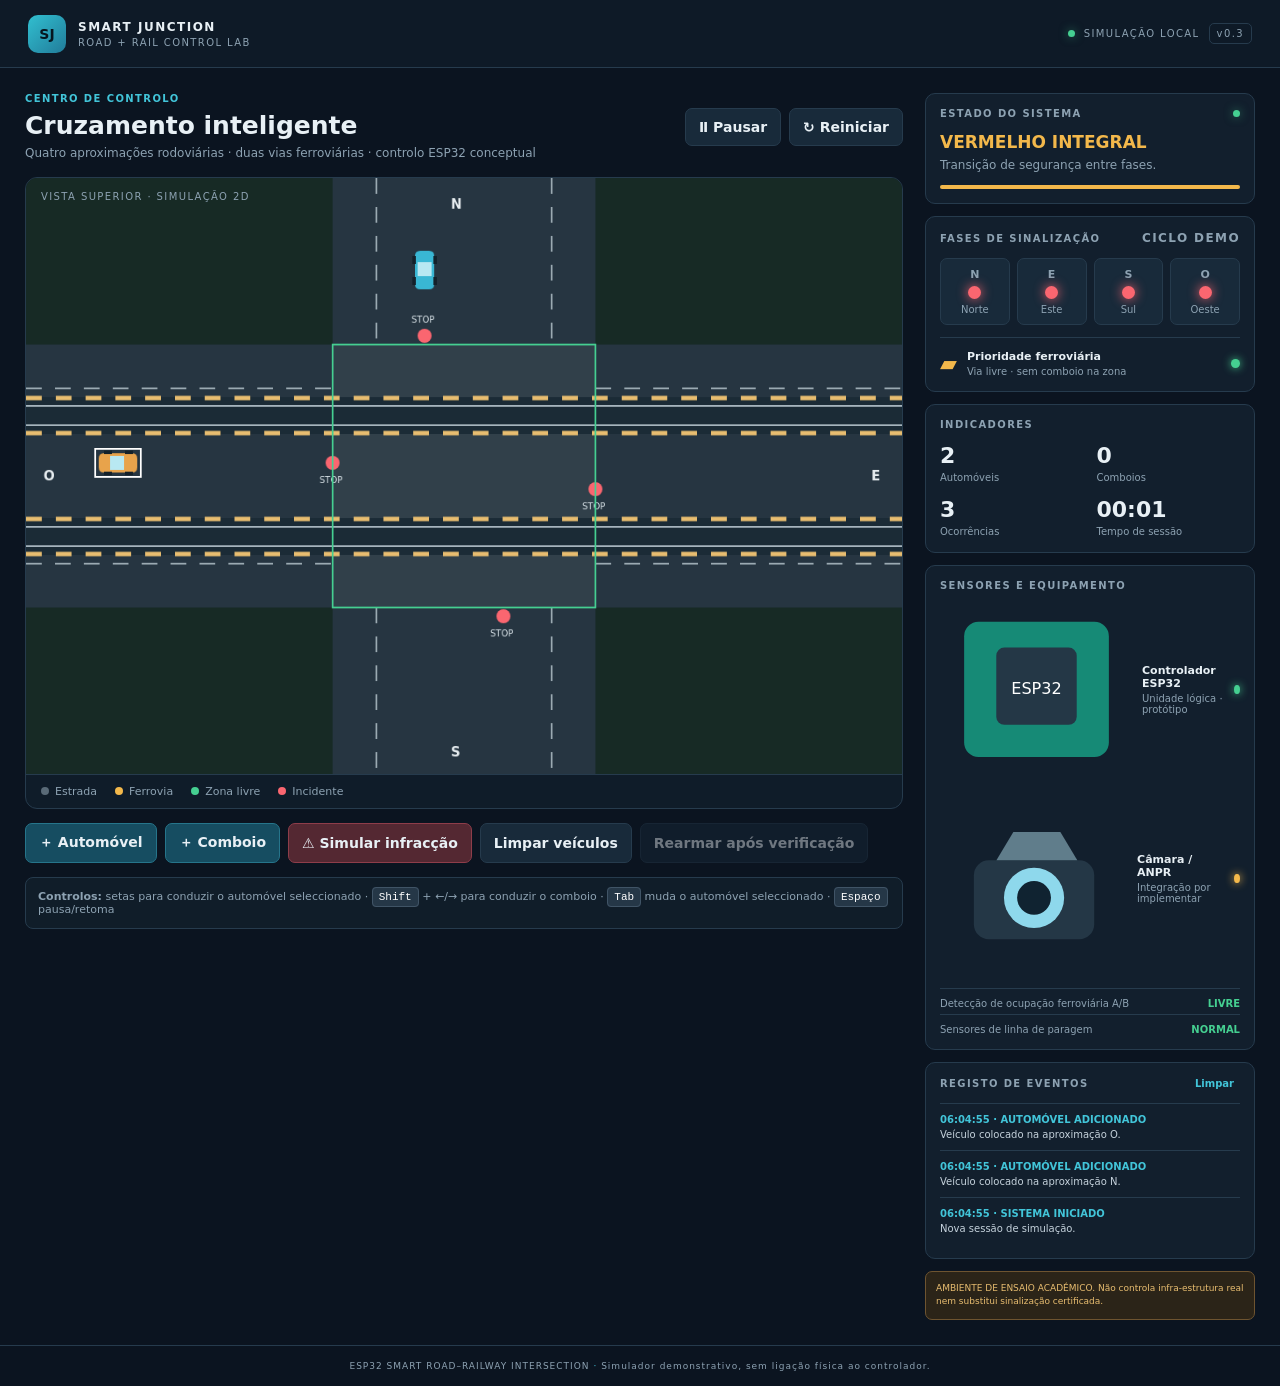
==== simulator/standalone.html @ fab33609 "Add self-contained simulator HTML for direct local opening" ====
<!doctype html>
<html lang="pt-PT">
<head>
  <meta charset="utf-8">
  <meta name="viewport" content="width=device-width, initial-scale=1">
  <meta name="theme-color" content="#0b1420">
  <meta name="description" content="Simulador didáctico de um cruzamento rodoviário e ferroviário com controlador ESP32 conceptual.">
  <title>Smart Junction | Simulador</title>
  <style>
:root{color-scheme:dark;--bg:#0b1420;--panel:#121f2d;--panel2:#182a3a;--line:#263b4d;--text:#e8f0f5;--muted:#8da2b2;--cyan:#42c5d9;--green:#45cf91;--amber:#f3b84b;--red:#fa6670}
*{box-sizing:border-box}
body{margin:0;background:var(--bg);color:var(--text);font:14px Inter,ui-sans-serif,system-ui,Segoe UI,sans-serif}
button{font:inherit}
button:disabled{opacity:.45;cursor:not-allowed}
.topbar{min-height:68px;padding:0 28px;display:flex;align-items:center;justify-content:space-between;border-bottom:1px solid var(--line);background:#0e1a27;gap:12px}
.brand{display:flex;align-items:center;gap:12px}.brand-mark{width:38px;height:38px;border-radius:10px;background:linear-gradient(135deg,#31bfd0,#217c9a);display:grid;place-items:center;font-weight:900;color:#06151e}.brand strong{display:block;letter-spacing:1.5px;font-size:12px}.brand small,.top-status,.eyebrow,.card-title,.scene-label{font-size:10px;letter-spacing:1.4px;color:var(--muted)}.brand small{display:block;margin-top:3px}.top-status{display:flex;align-items:center;gap:9px}.live-dot{width:7px;height:7px;border-radius:50%;background:var(--green);display:inline-block;box-shadow:0 0 10px #45cf9180}.pill{padding:4px 7px;border:1px solid var(--line);border-radius:5px}
.layout{max-width:1600px;margin:auto;padding:25px;display:grid;grid-template-columns:minmax(0,1fr) 330px;gap:22px}.workspace{min-width:0}.section-heading{display:flex;align-items:center;justify-content:space-between;gap:16px;margin-bottom:17px}.eyebrow{color:var(--cyan);font-weight:700;margin:0 0 7px}h1{font-size:25px;margin:0 0 6px}.muted{color:var(--muted);font-size:12px;margin:0}.run-controls,.toolbar{display:flex;gap:8px;flex-wrap:wrap}.button{border:1px solid var(--line);border-radius:7px;padding:10px 13px;font-weight:650;color:var(--text);cursor:pointer;background:var(--panel2)}.button:hover:not(:disabled){filter:brightness(1.18)}.button:focus-visible,.text-button:focus-visible{outline:2px solid var(--cyan);outline-offset:2px}.button.primary{background:#164d61;border-color:#26758b}.button.danger{background:#542832;border-color:#8e3d4a}.scene-wrap{position:relative;border:1px solid var(--line);border-radius:12px;background:#0f1c29;overflow:hidden}.scene-label{position:absolute;top:13px;left:15px;z-index:1}.scene-wrap canvas{display:block;width:100%;height:auto}.scene-legend{display:flex;gap:18px;padding:10px 15px;border-top:1px solid var(--line);color:var(--muted);font-size:11px;flex-wrap:wrap}.scene-legend span{display:flex;align-items:center;gap:6px}.dot{width:8px;height:8px;border-radius:50%;display:inline-block}.road{background:#596a77}.rail{background:var(--amber)}.safe{background:var(--green)}.danger{background:var(--red)}.toolbar{margin:14px 0}.keyboard-help{border:1px solid var(--line);background:#101d29;padding:12px;border-radius:8px;color:var(--muted);font-size:11px}kbd{padding:3px 6px;background:#253747;border:1px solid #405466;border-radius:4px;color:#fff}
.sidebar{display:flex;flex-direction:column;gap:12px}.card{background:var(--panel);border:1px solid var(--line);border-radius:10px;padding:14px}.card-title{display:flex;align-items:center;justify-content:space-between;font-weight:750;margin-bottom:13px}.state-value{font-size:17px;font-weight:800;color:var(--green);margin-bottom:6px}.state-track{height:4px;background:#253746;border-radius:4px;margin-top:13px;overflow:hidden}.state-track span{display:block;width:100%;height:100%;background:var(--green);transition:background .2s}.signal-grid{display:grid;grid-template-columns:repeat(4,1fr);gap:7px}.signal{background:var(--panel2);border:1px solid var(--line);border-radius:7px;padding:9px 5px;text-align:center;display:grid;justify-items:center;gap:5px}.signal b{font-size:11px;color:var(--muted)}.signal i{width:13px;height:13px;border-radius:50%;background:#4b5a64;box-shadow:inset 0 0 0 2px #71818b}.signal.active i{background:var(--green);box-shadow:0 0 12px #45cf91}.signal.red i{background:var(--red);box-shadow:0 0 12px #fa6670}.signal span{font-size:10px;color:var(--muted)}
.rail-state{display:flex;align-items:center;gap:10px;border-top:1px solid var(--line);padding-top:12px;margin-top:12px}.rail-icon{font-size:22px;color:var(--amber)}.rail-state b,.device b{display:block;font-size:11px}.rail-state small,.device small{display:block;color:var(--muted);font-size:10px;margin-top:3px}.lamp{width:9px;height:9px;border-radius:50%;display:inline-block;margin-left:auto}.lamp.green{background:var(--green);box-shadow:0 0 8px #45cf91}.lamp.amber{background:var(--amber);box-shadow:0 0 8px #f3b84b}.lamp.red{background:var(--red);box-shadow:0 0 8px #fa6670}.metric-grid{display:grid;grid-template-columns:repeat(2,1fr);gap:13px}.metric-grid strong{font-size:22px;display:block}.metric-grid small{font-size:10px;color:var(--muted)}.device{display:flex;align-items:center;gap:9px;padding:5px 0 10px}.device img{width:34px;height:34px;object-fit:contain}.sensor-row{display:flex;justify-content:space-between;border-top:1px solid var(--line);padding-top:9px;margin-top:5px;font-size:10px;color:var(--muted)}.sensor-row b{color:var(--green);font-size:10px}.event-card ol{list-style:none;padding:0;margin:0;max-height:170px;overflow:auto}.event-card li{font-size:10px;color:#c5d2dc;border-top:1px solid var(--line);padding:8px 0;line-height:1.5}.event-card li strong{color:var(--cyan);display:inline-block}.event-card li span{color:#c5d2dc}.event-card .empty{color:var(--muted)}.text-button{background:none;border:0;color:var(--cyan);cursor:pointer;font-size:10px}.disclaimer{border:1px solid #6e5430;background:#2b2418;color:#e8bd70;padding:10px;border-radius:7px;font-size:9px;line-height:1.5}
footer{border-top:1px solid var(--line);padding:15px 25px;text-align:center;color:var(--muted);font-size:9px;letter-spacing:1px}footer span{color:var(--cyan)}
@media(max-width:1050px){.layout{grid-template-columns:1fr}.sidebar{display:grid;grid-template-columns:repeat(2,minmax(0,1fr))}.disclaimer{grid-column:1/-1}}
@media(max-width:650px){.layout{padding:12px}.topbar{padding:12px 14px;flex-wrap:wrap}.section-heading{align-items:flex-start;flex-direction:column}.sidebar{grid-template-columns:1fr}.disclaimer{grid-column:auto}h1{font-size:21px}.scene-legend{gap:9px}.toolbar>.button{flex:1 1 46%}}
</style>
  
</head>
<body>
  <header class="topbar">
    <div class="brand">
      <span class="brand-mark" aria-hidden="true">SJ</span>
      <div><strong>SMART JUNCTION</strong><small>ROAD + RAIL CONTROL LAB</small></div>
    </div>
    <div class="top-status"><span class="live-dot" aria-hidden="true"></span> SIMULAÇÃO LOCAL <span class="pill">v0.3</span></div>
  </header>

  <main class="layout">
    <section class="workspace" aria-labelledby="pageTitle">
      <div class="section-heading">
        <div>
          <p class="eyebrow">CENTRO DE CONTROLO</p>
          <h1 id="pageTitle">Cruzamento inteligente</h1>
          <p class="muted">Quatro aproximações rodoviárias · duas vias ferroviárias · controlo ESP32 conceptual</p>
        </div>
        <div class="run-controls">
          <button id="pauseBtn" class="button secondary" type="button">Ⅱ Pausar</button>
          <button id="reset" class="button secondary" type="button">↻ Reiniciar</button>
        </div>
      </div>

      <div class="scene-wrap">
        <div class="scene-label">VISTA SUPERIOR · SIMULAÇÃO 2D</div>
        <canvas id="scene" width="1000" height="680" aria-label="Vista superior de um cruzamento rodoviário de quatro sentidos atravessado por duas vias ferroviárias"></canvas>
        <div class="scene-legend" aria-label="Legenda">
          <span><i class="dot road"></i> Estrada</span>
          <span><i class="dot rail"></i> Ferrovia</span>
          <span><i class="dot safe"></i> Zona livre</span>
          <span><i class="dot danger"></i> Incidente</span>
        </div>
      </div>

      <div class="toolbar">
        <button id="addCar" class="button primary" type="button">＋ Automóvel</button>
        <button id="addTrain" class="button primary" type="button">＋ Comboio</button>
        <button id="violation" class="button danger" type="button">⚠ Simular infracção</button>
        <button id="clearVehicles" class="button secondary" type="button">Limpar veículos</button>
        <button id="rearmBtn" class="button secondary" type="button" disabled>Rearmar após verificação</button>
      </div>

      <div class="keyboard-help"><b>Controlos:</b> setas para conduzir o automóvel seleccionado · <kbd>Shift</kbd> + ←/→ para conduzir o comboio · <kbd>Tab</kbd> muda o automóvel seleccionado · <kbd>Espaço</kbd> pausa/retoma</div>
    </section>

    <aside class="sidebar" aria-label="Painel de controlo">
      <section class="card status-card">
        <div class="card-title"><span>ESTADO DO SISTEMA</span><span class="live-dot" aria-hidden="true"></span></div>
        <div id="systemState" class="state-value">OPERAÇÃO NORMAL</div>
        <p id="status" class="muted" role="status">Sistema em funcionamento normal.</p>
        <div class="state-track"><span id="stateTrack"></span></div>
      </section>

      <section class="card">
        <div class="card-title">FASES DE SINALIZAÇÃO <span class="muted">CICLO DEMO</span></div>
        <div class="signal-grid">
          <div class="signal" id="sigN"><b>N</b><i></i><span>Norte</span></div>
          <div class="signal" id="sigE"><b>E</b><i></i><span>Este</span></div>
          <div class="signal" id="sigS"><b>S</b><i></i><span>Sul</span></div>
          <div class="signal" id="sigW"><b>O</b><i></i><span>Oeste</span></div>
        </div>
        <div class="rail-state"><span class="rail-icon" aria-hidden="true">▰</span><div><b>Prioridade ferroviária</b><small id="railState">Via livre · sem comboio na zona</small></div><span id="railLamp" class="lamp green"></span></div>
      </section>

      <section class="card metrics">
        <div class="card-title">INDICADORES</div>
        <div class="metric-grid">
          <div><strong id="carCount">0</strong><small>Automóveis</small></div>
          <div><strong id="trainCount">0</strong><small>Comboios</small></div>
          <div><strong id="eventCount">0</strong><small>Ocorrências</small></div>
          <div><strong id="uptime">00:00</strong><small>Tempo de sessão</small></div>
        </div>
      </section>

      <section class="card">
        <div class="card-title">SENSORES E EQUIPAMENTO</div>
        <div class="device"><svg class="inline-device-icon" viewBox="0 0 120 100" role="img" aria-label="Ilustração de uma placa ESP32"><rect x="15" y="8" width="90" height="84" rx="9" fill="#168a76"/><rect x="35" y="24" width="50" height="48" rx="5" fill="#243746"/><text x="60" y="53" text-anchor="middle" font-size="10" fill="white">ESP32</text></svg><div><b>Controlador ESP32</b><small>Unidade lógica · protótipo</small></div><span class="lamp green"></span></div>
        <div class="device"><svg class="inline-device-icon" viewBox="0 0 100 100" role="img" aria-label="Ilustração de uma câmara"><rect x="18" y="40" width="64" height="42" rx="8" fill="#243746"/><path d="m30 40 9-15h25l9 15" fill="#607d8b"/><circle cx="50" cy="60" r="16" fill="#8ed8ec"/><circle cx="50" cy="60" r="9" fill="#102331"/></svg><div><b>Câmara / ANPR</b><small id="cameraState">Integração por implementar</small></div><span class="lamp amber"></span></div>
        <div class="sensor-row"><span>Detecção de ocupação ferroviária A/B</span><b id="sensorRail">LIVRE</b></div>
        <div class="sensor-row"><span>Sensores de linha de paragem</span><b id="sensorStop">NORMAL</b></div>
      </section>

      <section class="card event-card">
        <div class="card-title">REGISTO DE EVENTOS <button id="clearLog" class="text-button" type="button">Limpar</button></div>
        <ol id="eventLog" aria-live="polite"><li class="empty">Sem ocorrências nesta sessão.</li></ol>
      </section>

      <section class="disclaimer">AMBIENTE DE ENSAIO ACADÉMICO. Não controla infra-estrutura real nem substitui sinalização certificada.</section>
    </aside>
  </main>

  <footer>ESP32 SMART ROAD–RAILWAY INTERSECTION <span>·</span> Simulador demonstrativo, sem ligação física ao controlador.</footer>
<script>
'use strict';

(() => {
  const canvas = document.getElementById('scene');
  if (!canvas) return;
  const ctx = canvas.getContext('2d');
  if (!ctx) return;

  const $ = (id) => document.getElementById(id);
  const W = canvas.width;
  const H = canvas.height;
  const CONFLICT = { left: 350, right: 650, top: 190, bottom: 490 };
  const PHASES = ['N', 'E', 'S', 'O'];
  const SIGNAL_IDS = { N: 'sigN', E: 'sigE', S: 'sigS', O: 'sigW' };
  const PHASE_MS = 9000;
  const ALL_RED_MS = 1800;
  const TRAIN_WARNING_LEFT = 190;
  const TRAIN_WARNING_RIGHT = 810;
  const CAR_COLORS = ['#39b7d4', '#e8a34b', '#a58be8', '#ed6d79', '#65c68c'];

  let cars = [];
  let trains = [];
  let events = [];
  let selectedCar = 0;
  let phaseIndex = 0;
  let phaseStartedAt = 0;
  let allRedUntil = 0;
  let startedAt = 0;
  let lastFrameAt = 0;
  let paused = false;
  let incidentHold = false;
  let railApproachActive = false;
  let railOccupied = false;
  let previousRailPriority = false;

  function setText(id, value) {
    const element = $(id);
    if (element) element.textContent = String(value);
  }

  function appendEvent(title, detail) {
    const event = { time: new Date().toLocaleTimeString('pt-PT'), title, detail };
    events.unshift(event);
    events = events.slice(0, 40);
    setText('eventCount', events.length);
    const list = $('eventLog');
    if (!list) return;
    list.replaceChildren();
    for (const item of events) {
      const li = document.createElement('li');
      const heading = document.createElement('strong');
      heading.textContent = item.time + ' · ' + item.title;
      const description = document.createElement('span');
      description.textContent = item.detail;
      li.append(heading, document.createElement('br'), description);
      list.append(li);
    }
    if (events.length === 0) {
      const li = document.createElement('li');
      li.className = 'empty';
      li.textContent = 'Sem ocorrências nesta sessão.';
      list.append(li);
    }
  }

  function updateMetrics() {
    setText('carCount', cars.length);
    setText('trainCount', trains.length);
  }

  function createCar(approach = PHASES[cars.length % PHASES.length]) {
    const positions = {
      N: { x: 455, y: 105, vx: 0, vy: 0 },
      S: { x: 545, y: 575, vx: 0, vy: 0 },
      O: { x: 105, y: 325, vx: 0, vy: 0 },
      E: { x: 895, y: 355, vx: 0, vy: 0 }
    };
    const position = positions[approach] || positions.N;
    cars.push({
      id: String(Date.now()) + '-' + String(Math.random()),
      approach,
      x: position.x,
      y: position.y,
      vx: position.vx,
      vy: position.vy,
      color: CAR_COLORS[cars.length % CAR_COLORS.length],
      enteredIntersection: false
    });
    selectedCar = cars.length - 1;
    appendEvent('AUTOMÓVEL ADICIONADO', 'Veículo colocado na aproximação ' + approach + '.');
    updateMetrics();
  }

  function createTrain() {
    if (trains.length >= 2) {
      appendEvent('LIMITE DE COMBOIOS', 'A simulação permite até dois comboios em simultâneo.');
      return;
    }
    const fromWest = trains.length === 0;
    trains.push({
      x: fromWest ? -120 : W + 120,
      y: fromWest ? 270 : 410,
      vx: 0,
      length: 100,
      controlled: false
    });
    appendEvent('COMBOIO ADICIONADO', 'Comboio criado numa das duas vias ferroviárias.');
    updateMetrics();
  }

  function trainInWarningZone(train) {
    return train.x > TRAIN_WARNING_LEFT - train.length && train.x < TRAIN_WARNING_RIGHT + train.length;
  }

  function trainInCrossing(train) {
    return train.x + train.length / 2 > CONFLICT.left && train.x - train.length / 2 < CONFLICT.right;
  }

  function pointInsideConflict(x, y) {
    return x > CONFLICT.left && x < CONFLICT.right && y > CONFLICT.top && y < CONFLICT.bottom;
  }

  function triggerIncident(reason) {
    if (incidentHold) return;
    incidentHold = true;
    cars.forEach((car) => { car.vx = 0; car.vy = 0; });
    trains.forEach((train) => { train.vx = 0; });
    setText('systemState', 'INCIDENT_HOLD');
    $('systemState').style.color = 'var(--red)';
    setText('status', reason);
    $('stateTrack').style.background = 'var(--red)';
    $('sensorStop').textContent = 'INCIDENTE';
    $('sensorStop').style.color = 'var(--red)';
    $('rearmBtn').disabled = false;
    appendEvent('INCIDENTE DETECTADO', reason);
    updateSignals();
  }

  function rearm() {
    if (!incidentHold) return;
    if (railOccupied || railApproachActive || cars.some((car) => pointInsideConflict(car.x, car.y))) {
      setText('status', 'Não é possível rearmar: ainda existem veículos na zona de conflito.');
      appendEvent('REARME RECUSADO', 'A zona de conflito ainda não está livre.');
      return;
    }
    incidentHold = false;
    allRedUntil = performance.now() + ALL_RED_MS;
    $('systemState').style.color = 'var(--green)';
    setText('systemState', 'A CONFIRMAR ZONA LIVRE');
    setText('status', 'Rearme manual aceite. Mantém-se o vermelho integral antes do próximo ciclo.');
    $('stateTrack').style.background = 'var(--amber)';
    $('sensorStop').textContent = 'NORMAL';
    $('sensorStop').style.color = 'var(--green)';
    $('rearmBtn').disabled = true;
    appendEvent('REARME MANUAL', 'Zona verificada pelo operador da simulação.');
    updateSignals();
  }

  function updateSignals() {
    for (const approach of PHASES) {
      const signal = $(SIGNAL_IDS[approach]);
      if (!signal) continue;
      const green = !incidentHold && !railApproachActive && !railOccupied && performance.now() >= allRedUntil && PHASES[phaseIndex] === approach;
      signal.classList.toggle('active', green);
      signal.classList.toggle('red', !green);
    }
  }

  function isGreen(approach) {
    return !incidentHold && !railApproachActive && !railOccupied && performance.now() >= allRedUntil && PHASES[phaseIndex] === approach;
  }

  function updateRailStatus() {
    const nextOccupied = trains.some(trainInCrossing);
    const nextApproach = trains.some(trainInWarningZone);
    const nextPriority = nextOccupied || nextApproach;
    railOccupied = nextOccupied;
    railApproachActive = nextApproach;
    if (nextPriority !== previousRailPriority) {
      allRedUntil = performance.now() + ALL_RED_MS;
      appendEvent(nextPriority ? 'PRIORIDADE FERROVIÁRIA' : 'VIA FERROVIÁRIA LIVRE', nextPriority
        ? 'Detecção ferroviária activa; entradas rodoviárias bloqueadas.'
        : 'Comboios fora da zona de detecção; mantém-se o vermelho integral de segurança.');
      previousRailPriority = nextPriority;
    }
    setText('railState', railOccupied ? 'Comboio a ocupar a zona de cruzamento' : railApproachActive ? 'Comboio detectado na aproximação' : 'Via livre · sem comboio na zona');
    setText('sensorRail', railOccupied ? 'OCUPADA' : railApproachActive ? 'APROXIMAÇÃO' : 'LIVRE');
    $('railLamp').className = 'lamp ' + (railOccupied ? 'red' : railApproachActive ? 'amber' : 'green');
  }

  function updatePhase(now) {
    if (incidentHold || railApproachActive || railOccupied) return;
    if (now < allRedUntil) return;
    if (now - phaseStartedAt >= PHASE_MS) {
      phaseIndex = (phaseIndex + 1) % PHASES.length;
      phaseStartedAt = now;
      allRedUntil = now + ALL_RED_MS;
      appendEvent('MUDANÇA DE FASE', 'Aproximação ' + PHASES[phaseIndex] + ' seleccionada; vermelho integral durante a transição.');
    }
  }

  function stopLineCrossed(car, nextX, nextY) {
    switch (car.approach) {
      case 'N': return car.y < 180 && nextY >= 180 && Math.abs(car.x - 455) < 42;
      case 'S': return car.y > 500 && nextY <= 500 && Math.abs(car.x - 545) < 42;
      case 'O': return car.x < 350 && nextX >= 350 && Math.abs(car.y - 325) < 42;
      case 'E': return car.x > 650 && nextX <= 650 && Math.abs(car.y - 355) < 42;
      default: return false;
    }
  }

  function moveCars(dt) {
    const seconds = dt / 1000;
    for (const car of cars) {
      if (car.vx === 0 && car.vy === 0) continue;
      const nextX = car.x + car.vx * seconds;
      const nextY = car.y + car.vy * seconds;
      if (!car.enteredIntersection && stopLineCrossed(car, nextX, nextY)) {
        if (!isGreen(car.approach)) {
          triggerIncident('Passagem pela linha de paragem da aproximação ' + car.approach + ' com sinal vermelho ou prioridade ferroviária activa.');
          return;
        }
        car.enteredIntersection = true;
        appendEvent('VEÍCULO AUTORIZADO', 'Veículo da aproximação ' + car.approach + ' entrou durante a fase verde.');
      }
      if (pointInsideConflict(nextX, nextY) && (railApproachActive || railOccupied)) {
        triggerIncident('Veículo rodoviário entrou na zona de conflito durante detecção ferroviária.');
        return;
      }
      car.x = nextX;
      car.y = nextY;
      if (car.x < -80 || car.x > W + 80 || car.y < -80 || car.y > H + 80) {
        car.vx = 0;
        car.vy = 0;
      }
    }
  }

  function detectCollision() {
    for (const car of cars) {
      if (!pointInsideConflict(car.x, car.y)) continue;
      for (const train of trains) {
        if (Math.abs(car.x - train.x) < 62 && Math.abs(car.y - train.y) < 34) {
          triggerIncident('Conflito espacial entre automóvel e comboio detectado na simulação.');
          return;
        }
      }
    }
  }

  function roundedRect(x, y, width, height, radius) {
    const r = Math.min(radius, width / 2, height / 2);
    ctx.beginPath();
    ctx.moveTo(x + r, y);
    ctx.lineTo(x + width - r, y);
    ctx.quadraticCurveTo(x + width, y, x + width, y + r);
    ctx.lineTo(x + width, y + height - r);
    ctx.quadraticCurveTo(x + width, y + height, x + width - r, y + height);
    ctx.lineTo(x + r, y + height);
    ctx.quadraticCurveTo(x, y + height, x, y + height - r);
    ctx.lineTo(x, y + r);
    ctx.quadraticCurveTo(x, y, x + r, y);
    ctx.closePath();
  }

  function drawRoad() {
    ctx.fillStyle = '#172a25';
    ctx.fillRect(0, 0, W, H);
    ctx.fillStyle = '#263541';
    ctx.fillRect(350, 0, 300, H);
    ctx.fillRect(0, 190, W, 300);
    ctx.fillStyle = '#31404a';
    ctx.fillRect(350, 190, 300, 300);

    ctx.strokeStyle = '#9baab2';
    ctx.lineWidth = 2;
    ctx.setLineDash([18, 15]);
    ctx.beginPath();
    ctx.moveTo(400, 0); ctx.lineTo(400, 190);
    ctx.moveTo(600, 0); ctx.lineTo(600, 190);
    ctx.moveTo(400, 490); ctx.lineTo(400, H);
    ctx.moveTo(600, 490); ctx.lineTo(600, H);
    ctx.moveTo(0, 240); ctx.lineTo(350, 240);
    ctx.moveTo(650, 240); ctx.lineTo(W, 240);
    ctx.moveTo(0, 440); ctx.lineTo(350, 440);
    ctx.moveTo(650, 440); ctx.lineTo(W, 440);
    ctx.stroke();
    ctx.setLineDash([]);

    // Duas vias ferroviárias paralelas, com carris e travessas.
    ctx.fillStyle = '#1b2b36';
    ctx.fillRect(0, 250, W, 42);
    ctx.fillRect(0, 388, W, 42);
    ctx.strokeStyle = '#e8bd70';
    ctx.lineWidth = 5;
    for (let x = 0; x < W; x += 34) {
      ctx.beginPath();
      ctx.moveTo(x, 251); ctx.lineTo(x + 18, 251);
      ctx.moveTo(x, 291); ctx.lineTo(x + 18, 291);
      ctx.moveTo(x, 389); ctx.lineTo(x + 18, 389);
      ctx.moveTo(x, 429); ctx.lineTo(x + 18, 429);
      ctx.stroke();
    }
    ctx.strokeStyle = '#a6b4bd';
    ctx.lineWidth = 2;
    ctx.beginPath();
    ctx.moveTo(0, 260); ctx.lineTo(W, 260);
    ctx.moveTo(0, 282); ctx.lineTo(W, 282);
    ctx.moveTo(0, 398); ctx.lineTo(W, 398);
    ctx.moveTo(0, 420); ctx.lineTo(W, 420);
    ctx.stroke();

    ctx.fillStyle = '#e7edf0';
    ctx.font = 'bold 15px system-ui';
    ctx.fillText('N', 485, 35);
    ctx.fillText('S', 485, 660);
    ctx.fillText('O', 20, 345);
    ctx.fillText('E', 965, 345);

    const stopMarkers = [
      { x: 455, y: 180, approach: 'N' },
      { x: 545, y: 500, approach: 'S' },
      { x: 350, y: 325, approach: 'O' },
      { x: 650, y: 355, approach: 'E' }
    ];
    for (const marker of stopMarkers) {
      ctx.fillStyle = isGreen(marker.approach) ? '#45cf91' : '#fa6670';
      ctx.beginPath(); ctx.arc(marker.x, marker.y, 8, 0, Math.PI * 2); ctx.fill();
      ctx.fillStyle = '#dce6eb'; ctx.font = '10px system-ui';
      ctx.fillText('STOP', marker.x - 15, marker.y + (marker.approach === 'N' ? -15 : 23));
    }
    ctx.strokeStyle = incidentHold ? '#fa6670' : '#45cf91';
    ctx.lineWidth = 2;
    ctx.strokeRect(CONFLICT.left, CONFLICT.top, CONFLICT.right - CONFLICT.left, CONFLICT.bottom - CONFLICT.top);
  }

  function drawCar(car, index) {
    ctx.save();
    ctx.translate(car.x, car.y);
    const vertical = car.approach === 'N' || car.approach === 'S';
    if (vertical) ctx.rotate(Math.PI / 2);
    ctx.fillStyle = car.color;
    roundedRect(-22, -11, 44, 22, 6);
    ctx.fill();
    ctx.fillStyle = '#b8e8f2';
    ctx.fillRect(-9, -8, 16, 16);
    ctx.fillStyle = '#14212a';
    ctx.fillRect(-16, -14, 9, 4);
    ctx.fillRect(8, -14, 9, 4);
    ctx.fillRect(-16, 10, 9, 4);
    ctx.fillRect(8, 10, 9, 4);
    if (index === selectedCar) {
      ctx.strokeStyle = '#fff';
      ctx.lineWidth = 2;
      ctx.strokeRect(-26, -16, 52, 32);
    }
    ctx.restore();
  }

  function drawTrain(train) {
    ctx.fillStyle = '#f2b632';
    roundedRect(train.x - 55, train.y - 16, 110, 32, 8);
    ctx.fill();
    ctx.fillStyle = '#bce8f4';
    for (let i = 0; i < 3; i += 1) ctx.fillRect(train.x - 42 + i * 29, train.y - 10, 22, 13);
    ctx.fillStyle = '#17232d';
    ctx.beginPath();
    ctx.arc(train.x - 35, train.y + 16, 5, 0, Math.PI * 2);
    ctx.arc(train.x + 35, train.y + 16, 5, 0, Math.PI * 2);
    ctx.fill();
  }

  function draw() {
    ctx.clearRect(0, 0, W, H);
    drawRoad();
    trains.forEach(drawTrain);
    cars.forEach(drawCar);
    if (incidentHold) {
      ctx.fillStyle = 'rgba(250, 102, 112, 0.18)';
      ctx.fillRect(CONFLICT.left, CONFLICT.top, CONFLICT.right - CONFLICT.left, CONFLICT.bottom - CONFLICT.top);
      ctx.fillStyle = '#fff';
      ctx.font = 'bold 24px system-ui';
      ctx.fillText('INCIDENT HOLD', 405, 340);
    }
  }

  function updateTrain(dt) {
    if (paused || incidentHold) return;
    const seconds = dt / 1000;
    for (const train of trains) {
      train.x += train.vx * seconds;
      if (train.x < -180 || train.x > W + 180) {
        train.vx = 0;
        train.x = Math.max(-180, Math.min(W + 180, train.x));
      }
    }
  }

  function updateUptime(now) {
    const elapsed = Math.max(0, Math.floor((now - startedAt) / 1000));
    const minutes = String(Math.floor(elapsed / 60)).padStart(2, '0');
    const seconds = String(elapsed % 60).padStart(2, '0');
    setText('uptime', minutes + ':' + seconds);
  }

  function updateSystemPanel() {
    if (incidentHold) return;
    const allRed = railApproachActive || railOccupied || performance.now() < allRedUntil;
    if (allRed) {
      $('systemState').textContent = railOccupied ? 'FERROVIA OCUPADA' : railApproachActive ? 'PRIORIDADE FERROVIÁRIA' : 'VERMELHO INTEGRAL';
      $('systemState').style.color = 'var(--amber)';
      $('stateTrack').style.background = 'var(--amber)';
      setText('status', railOccupied ? 'Comboio na zona de conflito. Entradas rodoviárias bloqueadas.' : railApproachActive ? 'Comboio detectado. A aguardar libertação da zona.' : 'Transição de segurança entre fases.');
    } else {
      $('systemState').textContent = 'FASE ' + PHASES[phaseIndex];
      $('systemState').style.color = 'var(--green)';
      $('stateTrack').style.background = 'var(--green)';
      setText('status', 'Circulação autorizada na aproximação ' + PHASES[phaseIndex] + '.');
    }
  }

  function attachEvents() {
    $('addCar').addEventListener('click', () => createCar());
    $('addTrain').addEventListener('click', createTrain);
    $('violation').addEventListener('click', () => triggerIncident('Infração simulada pelo operador. Todas as entradas são bloqueadas.'));
    $('reset').addEventListener('click', reset);
    $('rearmBtn').addEventListener('click', rearm);
    $('clearVehicles').addEventListener('click', () => {
      cars = [];
      trains = [];
      updateMetrics();
      appendEvent('VEÍCULOS REMOVIDOS', 'Todas as entidades foram removidas da pista.');
    });
    $('clearLog').addEventListener('click', () => {
      events = [];
      setText('eventCount', '0');
      $('eventLog').replaceChildren();
      const li = document.createElement('li');
      li.className = 'empty';
      li.textContent = 'Sem ocorrências nesta sessão.';
      $('eventLog').append(li);
    });
    $('pauseBtn').addEventListener('click', () => {
      paused = !paused;
      $('pauseBtn').textContent = paused ? '▶ Retomar' : 'Ⅱ Pausar';
      appendEvent(paused ? 'SIMULAÇÃO PAUSADA' : 'SIMULAÇÃO RETOMADA', 'Controlo manual do simulador.');
    });

    window.addEventListener('keydown', (event) => {
      const arrows = ['ArrowUp', 'ArrowDown', 'ArrowLeft', 'ArrowRight'];
      if (event.key === ' ') {
        event.preventDefault();
        $('pauseBtn').click();
        return;
      }
      if (event.key === 'Tab') {
        if (cars.length) {
          event.preventDefault();
          selectedCar = (selectedCar + 1) % cars.length;
        }
        return;
      }
      if (!arrows.includes(event.key)) return;
      event.preventDefault();
      if (paused || incidentHold) return;
      const vector = {
        ArrowUp: { x: 0, y: -150 },
        ArrowDown: { x: 0, y: 150 },
        ArrowLeft: { x: -150, y: 0 },
        ArrowRight: { x: 150, y: 0 }
      }[event.key];
      if (event.shiftKey) {
        const train = trains[trains.length - 1];
        if (!train) {
          appendEvent('SEM COMBOIO SELECCIONADO', 'Adicione primeiro um comboio para o controlar.');
          return;
        }
        if (vector.x !== 0) {
          train.vx = vector.x;
          train.controlled = true;
        }
        return;
      }
      const car = cars[selectedCar];
      if (car) {
        car.vx = vector.x;
        car.vy = vector.y;
      }
    });

    window.addEventListener('keyup', (event) => {
      const arrows = ['ArrowUp', 'ArrowDown', 'ArrowLeft', 'ArrowRight'];
      if (!arrows.includes(event.key)) return;
      const vector = {
        ArrowUp: { x: 0, y: -1 },
        ArrowDown: { x: 0, y: 1 },
        ArrowLeft: { x: -1, y: 0 },
        ArrowRight: { x: 1, y: 0 }
      }[event.key];
      const train = trains[trains.length - 1];
      if (train && vector.x !== 0 && train.controlled) {
        train.vx = 0;
        train.controlled = false;
      }
      const car = cars[selectedCar];
      if (car) {
        if (vector.x !== 0 && Math.sign(car.vx) === vector.x) car.vx = 0;
        if (vector.y !== 0 && Math.sign(car.vy) === vector.y) car.vy = 0;
      }
    });
  }

  function safeFrame(now) {
    updateRailStatus();
    updatePhase(now);
    updateSystemPanel();
    updateSignals();
    const dt = lastFrameAt ? Math.min(50, now - lastFrameAt) : 0;
    lastFrameAt = now;
    if (!paused && !incidentHold) {
      updateTrain(dt);
      moveCars(dt);
      updateRailStatus();
      detectCollision();
    }
    updateSystemPanel();
    updateSignals();
    updateUptime(Date.now());
    draw();
    window.requestAnimationFrame(safeFrame);
  }

  function reset() {
    cars = [];
    trains = [];
    events = [];
    selectedCar = 0;
    phaseIndex = 0;
    phaseStartedAt = performance.now();
    allRedUntil = phaseStartedAt + ALL_RED_MS;
    startedAt = Date.now();
    incidentHold = false;
    paused = false;
    railApproachActive = false;
    railOccupied = false;
    previousRailPriority = false;
    $('pauseBtn').textContent = 'Ⅱ Pausar';
    $('systemState').textContent = 'VERMELHO INTEGRAL';
    $('systemState').style.color = 'var(--amber)';
    setText('status', 'Intervalo inicial de segurança antes da primeira fase.');
    $('stateTrack').style.background = 'var(--amber)';
    $('sensorStop').textContent = 'NORMAL';
    $('sensorStop').style.color = 'var(--green)';
    $('rearmBtn').disabled = true;
    appendEvent('SISTEMA INICIADO', 'Nova sessão de simulação.');
    createCar('N');
    createCar('O');
    updateMetrics();
  }

  attachEvents();
  reset();
  window.requestAnimationFrame(safeFrame);
})();
</script>
</body>
</html>
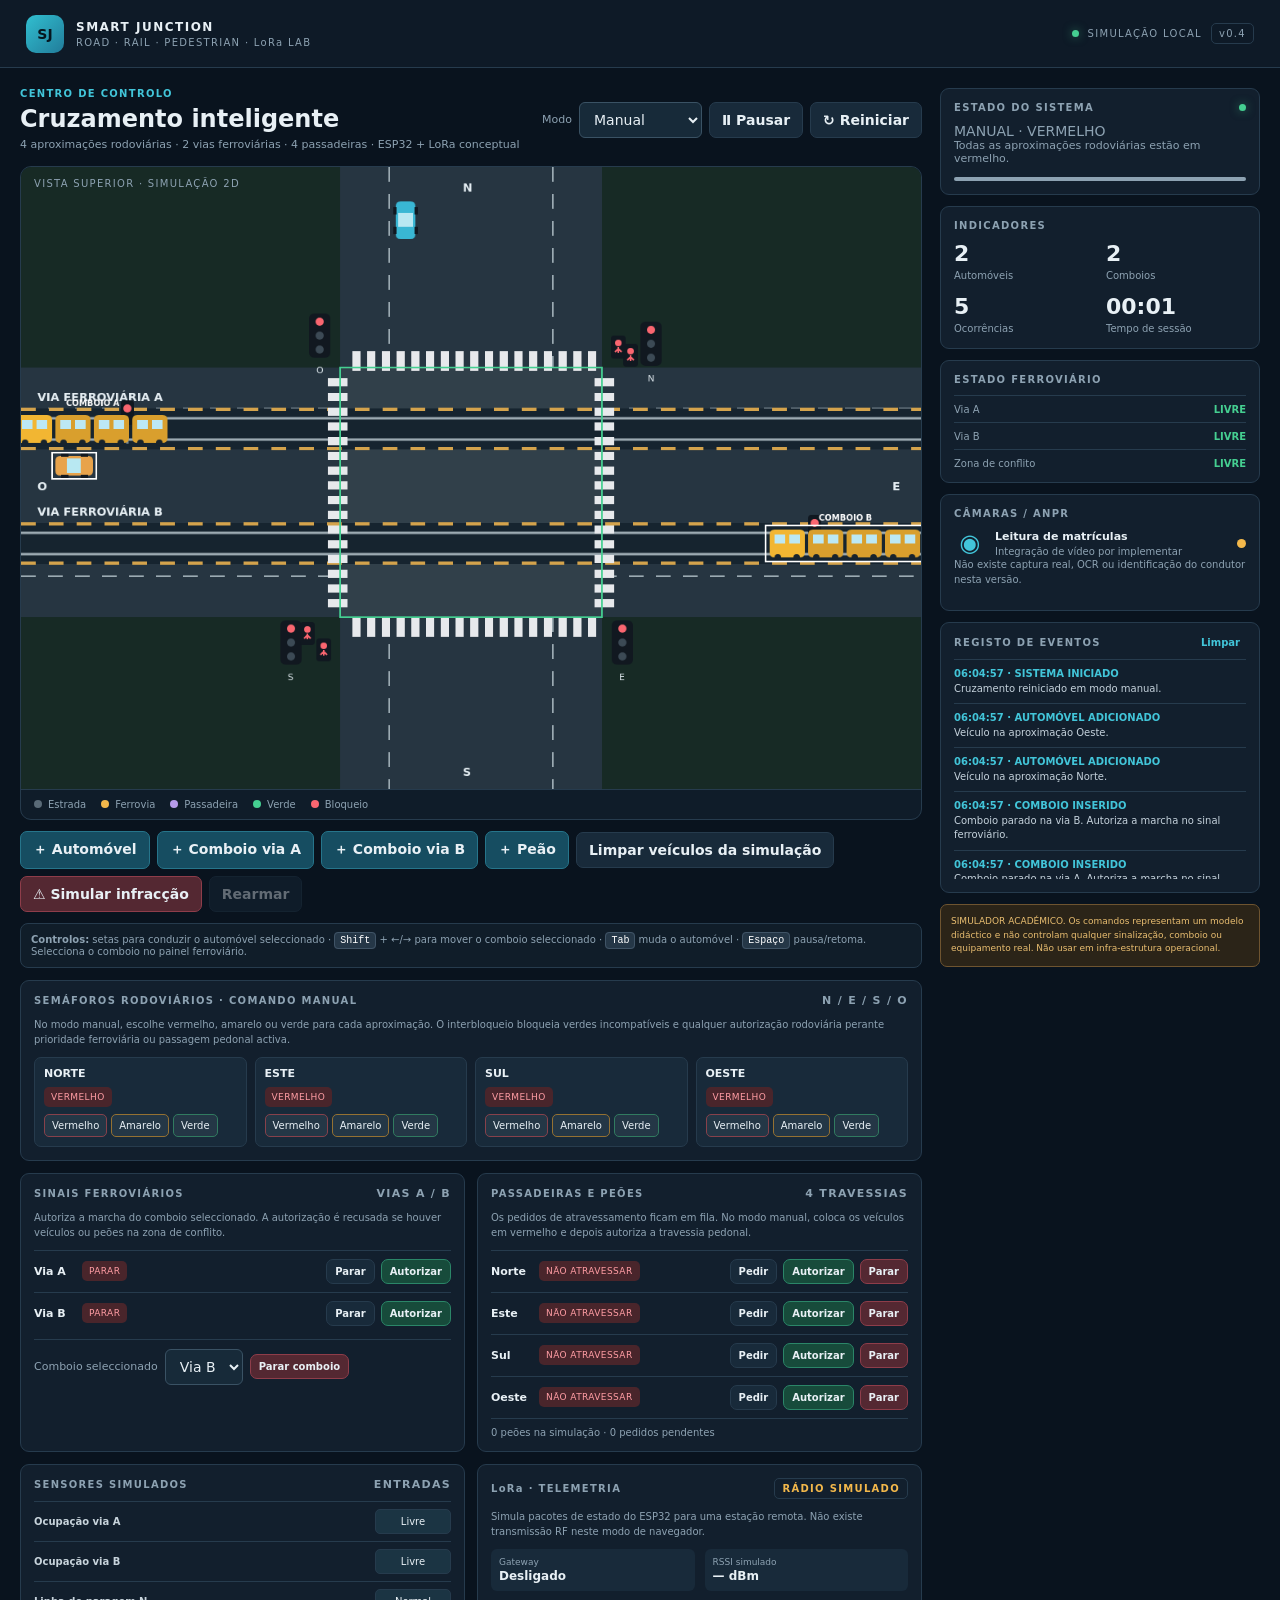
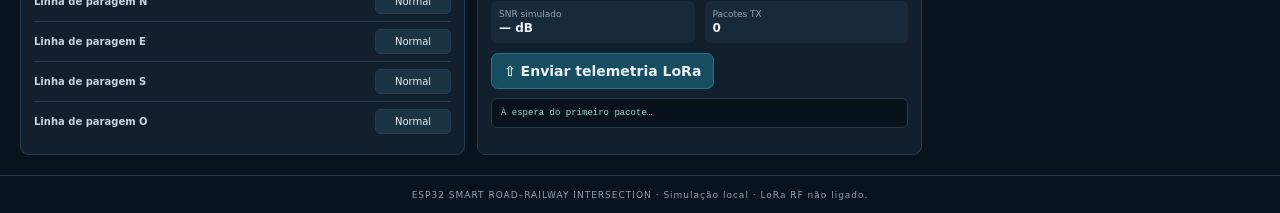
==== commit 20491fa2: "Refresh standalone simulator with trains, signal panels, pedestrians and LoRa UI" ====
--- a/simulator/standalone.html
+++ b/simulator/standalone.html
@@ -1,120 +1,117 @@
 <!doctype html>
 <html lang="pt-PT">
 <head>
-  <meta charset="utf-8">
-  <meta name="viewport" content="width=device-width, initial-scale=1">
-  <meta name="theme-color" content="#0b1420">
-  <meta name="description" content="Simulador didáctico de um cruzamento rodoviário e ferroviário com controlador ESP32 conceptual.">
-  <title>Smart Junction | Simulador</title>
-  <style>
-:root{color-scheme:dark;--bg:#0b1420;--panel:#121f2d;--panel2:#182a3a;--line:#263b4d;--text:#e8f0f5;--muted:#8da2b2;--cyan:#42c5d9;--green:#45cf91;--amber:#f3b84b;--red:#fa6670}
-*{box-sizing:border-box}
-body{margin:0;background:var(--bg);color:var(--text);font:14px Inter,ui-sans-serif,system-ui,Segoe UI,sans-serif}
-button{font:inherit}
-button:disabled{opacity:.45;cursor:not-allowed}
-.topbar{min-height:68px;padding:0 28px;display:flex;align-items:center;justify-content:space-between;border-bottom:1px solid var(--line);background:#0e1a27;gap:12px}
-.brand{display:flex;align-items:center;gap:12px}.brand-mark{width:38px;height:38px;border-radius:10px;background:linear-gradient(135deg,#31bfd0,#217c9a);display:grid;place-items:center;font-weight:900;color:#06151e}.brand strong{display:block;letter-spacing:1.5px;font-size:12px}.brand small,.top-status,.eyebrow,.card-title,.scene-label{font-size:10px;letter-spacing:1.4px;color:var(--muted)}.brand small{display:block;margin-top:3px}.top-status{display:flex;align-items:center;gap:9px}.live-dot{width:7px;height:7px;border-radius:50%;background:var(--green);display:inline-block;box-shadow:0 0 10px #45cf9180}.pill{padding:4px 7px;border:1px solid var(--line);border-radius:5px}
-.layout{max-width:1600px;margin:auto;padding:25px;display:grid;grid-template-columns:minmax(0,1fr) 330px;gap:22px}.workspace{min-width:0}.section-heading{display:flex;align-items:center;justify-content:space-between;gap:16px;margin-bottom:17px}.eyebrow{color:var(--cyan);font-weight:700;margin:0 0 7px}h1{font-size:25px;margin:0 0 6px}.muted{color:var(--muted);font-size:12px;margin:0}.run-controls,.toolbar{display:flex;gap:8px;flex-wrap:wrap}.button{border:1px solid var(--line);border-radius:7px;padding:10px 13px;font-weight:650;color:var(--text);cursor:pointer;background:var(--panel2)}.button:hover:not(:disabled){filter:brightness(1.18)}.button:focus-visible,.text-button:focus-visible{outline:2px solid var(--cyan);outline-offset:2px}.button.primary{background:#164d61;border-color:#26758b}.button.danger{background:#542832;border-color:#8e3d4a}.scene-wrap{position:relative;border:1px solid var(--line);border-radius:12px;background:#0f1c29;overflow:hidden}.scene-label{position:absolute;top:13px;left:15px;z-index:1}.scene-wrap canvas{display:block;width:100%;height:auto}.scene-legend{display:flex;gap:18px;padding:10px 15px;border-top:1px solid var(--line);color:var(--muted);font-size:11px;flex-wrap:wrap}.scene-legend span{display:flex;align-items:center;gap:6px}.dot{width:8px;height:8px;border-radius:50%;display:inline-block}.road{background:#596a77}.rail{background:var(--amber)}.safe{background:var(--green)}.danger{background:var(--red)}.toolbar{margin:14px 0}.keyboard-help{border:1px solid var(--line);background:#101d29;padding:12px;border-radius:8px;color:var(--muted);font-size:11px}kbd{padding:3px 6px;background:#253747;border:1px solid #405466;border-radius:4px;color:#fff}
-.sidebar{display:flex;flex-direction:column;gap:12px}.card{background:var(--panel);border:1px solid var(--line);border-radius:10px;padding:14px}.card-title{display:flex;align-items:center;justify-content:space-between;font-weight:750;margin-bottom:13px}.state-value{font-size:17px;font-weight:800;color:var(--green);margin-bottom:6px}.state-track{height:4px;background:#253746;border-radius:4px;margin-top:13px;overflow:hidden}.state-track span{display:block;width:100%;height:100%;background:var(--green);transition:background .2s}.signal-grid{display:grid;grid-template-columns:repeat(4,1fr);gap:7px}.signal{background:var(--panel2);border:1px solid var(--line);border-radius:7px;padding:9px 5px;text-align:center;display:grid;justify-items:center;gap:5px}.signal b{font-size:11px;color:var(--muted)}.signal i{width:13px;height:13px;border-radius:50%;background:#4b5a64;box-shadow:inset 0 0 0 2px #71818b}.signal.active i{background:var(--green);box-shadow:0 0 12px #45cf91}.signal.red i{background:var(--red);box-shadow:0 0 12px #fa6670}.signal span{font-size:10px;color:var(--muted)}
-.rail-state{display:flex;align-items:center;gap:10px;border-top:1px solid var(--line);padding-top:12px;margin-top:12px}.rail-icon{font-size:22px;color:var(--amber)}.rail-state b,.device b{display:block;font-size:11px}.rail-state small,.device small{display:block;color:var(--muted);font-size:10px;margin-top:3px}.lamp{width:9px;height:9px;border-radius:50%;display:inline-block;margin-left:auto}.lamp.green{background:var(--green);box-shadow:0 0 8px #45cf91}.lamp.amber{background:var(--amber);box-shadow:0 0 8px #f3b84b}.lamp.red{background:var(--red);box-shadow:0 0 8px #fa6670}.metric-grid{display:grid;grid-template-columns:repeat(2,1fr);gap:13px}.metric-grid strong{font-size:22px;display:block}.metric-grid small{font-size:10px;color:var(--muted)}.device{display:flex;align-items:center;gap:9px;padding:5px 0 10px}.device img{width:34px;height:34px;object-fit:contain}.sensor-row{display:flex;justify-content:space-between;border-top:1px solid var(--line);padding-top:9px;margin-top:5px;font-size:10px;color:var(--muted)}.sensor-row b{color:var(--green);font-size:10px}.event-card ol{list-style:none;padding:0;margin:0;max-height:170px;overflow:auto}.event-card li{font-size:10px;color:#c5d2dc;border-top:1px solid var(--line);padding:8px 0;line-height:1.5}.event-card li strong{color:var(--cyan);display:inline-block}.event-card li span{color:#c5d2dc}.event-card .empty{color:var(--muted)}.text-button{background:none;border:0;color:var(--cyan);cursor:pointer;font-size:10px}.disclaimer{border:1px solid #6e5430;background:#2b2418;color:#e8bd70;padding:10px;border-radius:7px;font-size:9px;line-height:1.5}
-footer{border-top:1px solid var(--line);padding:15px 25px;text-align:center;color:var(--muted);font-size:9px;letter-spacing:1px}footer span{color:var(--cyan)}
-@media(max-width:1050px){.layout{grid-template-columns:1fr}.sidebar{display:grid;grid-template-columns:repeat(2,minmax(0,1fr))}.disclaimer{grid-column:1/-1}}
-@media(max-width:650px){.layout{padding:12px}.topbar{padding:12px 14px;flex-wrap:wrap}.section-heading{align-items:flex-start;flex-direction:column}.sidebar{grid-template-columns:1fr}.disclaimer{grid-column:auto}h1{font-size:21px}.scene-legend{gap:9px}.toolbar>.button{flex:1 1 46%}}
+<meta charset="utf-8">
+<meta name="viewport" content="width=device-width, initial-scale=1">
+<meta name="theme-color" content="#0b1420">
+<meta name="description" content="Simulador didáctico de cruzamento rodoviário e ferroviário, semáforos, peões e telemetria LoRa.">
+<title>Smart Junction | Simulador de tráfego</title>
+<style>
+:root{color-scheme:dark;--bg:#09131e;--panel:#121f2d;--panel2:#182a3a;--line:#263b4d;--text:#e8f0f5;--muted:#8da2b2;--cyan:#42c5d9;--green:#45cf91;--amber:#f3b84b;--red:#fa6670;--purple:#b69bea}
+*{box-sizing:border-box}body{margin:0;background:var(--bg);color:var(--text);font:14px Inter,ui-sans-serif,system-ui,Segoe UI,sans-serif}button,select{font:inherit}button:disabled{opacity:.4;cursor:not-allowed}
+.topbar{min-height:68px;padding:10px 26px;display:flex;align-items:center;justify-content:space-between;border-bottom:1px solid var(--line);background:#0e1a27;gap:12px}.brand{display:flex;align-items:center;gap:12px}.brand-mark{width:38px;height:38px;border-radius:10px;background:linear-gradient(135deg,#31bfd0,#217c9a);display:grid;place-items:center;font-weight:900;color:#06151e}.brand strong{display:block;letter-spacing:1.5px;font-size:12px}.brand small,.top-status,.eyebrow,.card-title,.scene-label{font-size:10px;letter-spacing:1.3px;color:var(--muted)}.brand small{display:block;margin-top:3px}.top-status{display:flex;align-items:center;gap:9px}.live-dot{width:7px;height:7px;border-radius:50%;background:var(--green);display:inline-block;box-shadow:0 0 10px #45cf9180}.pill{padding:4px 7px;border:1px solid var(--line);border-radius:5px}.amber-text{color:var(--amber)}
+.layout{max-width:1800px;margin:auto;padding:20px;display:grid;grid-template-columns:minmax(0,1fr) 320px;gap:18px}.workspace{min-width:0}.section-heading{display:flex;align-items:center;justify-content:space-between;gap:16px;margin-bottom:15px}.eyebrow{color:var(--cyan);font-weight:700;margin:0 0 6px}h1{font-size:24px;margin:0 0 5px}.muted{color:var(--muted);font-size:11px;margin:0}.run-controls,.toolbar{display:flex;gap:7px;flex-wrap:wrap;align-items:center}.mode-label,.train-tools label{font-size:11px;color:var(--muted)}.select{background:#172a39;color:var(--text);border:1px solid #3a5264;border-radius:6px;padding:8px 10px}.button{border:1px solid var(--line);border-radius:7px;padding:9px 12px;font-weight:650;color:var(--text);cursor:pointer;background:var(--panel2)}.button:hover:not(:disabled){filter:brightness(1.16)}.button:focus-visible,.aspect:focus-visible,.toggle:focus-visible{outline:2px solid var(--cyan);outline-offset:2px}.button.primary{background:#164d61;border-color:#26758b}.button.danger{background:#542832;border-color:#8e3d4a}.button.mini{padding:6px 8px;font-size:10px}.button.rail-go,.button.ped-go{background:#174b3b;border-color:#2b8668}.scene-wrap{position:relative;border:1px solid var(--line);border-radius:11px;background:#0f1c29;overflow:hidden}.scene-label{position:absolute;top:11px;left:13px;z-index:1}.scene-wrap canvas{display:block;width:100%;height:auto}.scene-legend{display:flex;gap:15px;padding:9px 13px;border-top:1px solid var(--line);color:var(--muted);font-size:10px;flex-wrap:wrap}.scene-legend span{display:flex;align-items:center;gap:6px}.dot{width:8px;height:8px;border-radius:50%;display:inline-block}.road{background:#596a77}.rail{background:var(--amber)}.ped{background:var(--purple)}.safe{background:var(--green)}.danger{background:var(--red)}.toolbar{margin:11px 0}.keyboard-help{border:1px solid var(--line);background:#101d29;padding:10px;border-radius:8px;color:var(--muted);font-size:10px}kbd{padding:2px 5px;background:#253747;border:1px solid #405466;border-radius:4px;color:#fff}
+.card{background:var(--panel);border:1px solid var(--line);border-radius:9px;padding:13px}.control-card{margin-top:12px}.card-title{display:flex;align-items:center;justify-content:space-between;font-weight:750;margin-bottom:10px}.hint{font-size:10px;line-height:1.5;color:var(--muted);margin:0 0 10px}.signal-control-grid{display:grid;grid-template-columns:repeat(4,minmax(0,1fr));gap:8px}.signal-control{display:flex;flex-direction:column;gap:7px;background:var(--panel2);border:1px solid var(--line);padding:9px;border-radius:7px}.signal-control>b{font-size:11px}.signal-control>div{display:flex;gap:4px;flex-wrap:wrap}.aspect{border:1px solid #435768;border-radius:5px;padding:5px 7px;font-size:10px;color:var(--text);background:#243746;cursor:pointer}.aspect.red{border-color:#87414b}.aspect.amber{border-color:#947132}.aspect.green{border-color:#317b60}.aspect-badge{font-size:9px;letter-spacing:.4px;padding:5px 7px;border-radius:5px;display:inline-block;width:max-content}.aspect-badge.red{background:#49252b;color:#ff9da4}.aspect-badge.amber{background:#4b3b20;color:#ffd27b}.aspect-badge.green{background:#1d4438;color:#8ae0bd}.control-grid{display:grid;grid-template-columns:repeat(2,minmax(0,1fr));gap:12px}.rail-control-row,.ped-control-row{display:flex;gap:6px;align-items:center;flex-wrap:wrap;border-top:1px solid var(--line);padding:8px 0}.rail-control-row>b,.ped-control-row>b{font-size:11px;min-width:42px}.rail-control-row .aspect-badge,.ped-control-row .aspect-badge{margin-right:auto}.train-tools{border-top:1px solid var(--line);padding-top:9px;margin-top:5px;display:flex;align-items:center;gap:7px;flex-wrap:wrap}.ped-footer{border-top:1px solid var(--line);padding-top:8px;font-size:10px;color:var(--muted)}.toggle{border:1px solid var(--line);border-radius:5px;background:#1b3443;color:var(--text);font-size:10px;padding:6px 9px;cursor:pointer;min-width:76px}.toggle[aria-pressed="true"]{background:#56313a;border-color:#ad5964;color:#ffc1c5}.sensor-control{display:flex;align-items:center;justify-content:space-between;gap:7px;border-top:1px solid var(--line);padding:7px 0}.sensor-control b{font-size:10px;font-weight:550;color:#c8d4dc}.lora-stats{display:grid;grid-template-columns:repeat(2,1fr);gap:10px;margin-bottom:10px}.lora-stats div{background:var(--panel2);border-radius:6px;padding:8px}.lora-stats small{display:block;color:var(--muted);font-size:9px}.lora-stats b{font-size:12px}.payload{white-space:pre-wrap;overflow-wrap:anywhere;background:#08121b;border:1px solid var(--line);border-radius:6px;padding:9px;color:#9bd9c4;font-size:9px;max-height:130px;overflow:auto;margin:9px 0 0}
+.sidebar{display:flex;flex-direction:column;gap:11px}.status-value{font-size:15px;font-weight:800;color:var(--green);margin-bottom:6px}.state-track{height:4px;background:#253746;border-radius:4px;margin-top:12px;overflow:hidden}.state-track span{display:block;width:100%;height:100%;background:var(--green)}.metric-grid{display:grid;grid-template-columns:repeat(2,1fr);gap:12px}.metric-grid strong{font-size:22px;display:block}.metric-grid small{font-size:10px;color:var(--muted)}.sensor-row{display:flex;justify-content:space-between;border-top:1px solid var(--line);padding-top:8px;margin-top:7px;font-size:10px;color:var(--muted)}.sensor-row b{color:var(--green);font-size:10px}.camera-icon{font-size:24px;color:var(--cyan);width:32px;text-align:center}.device{display:flex;align-items:center;gap:9px}.device b{display:block;font-size:11px}.device small{display:block;color:var(--muted);font-size:10px;margin-top:3px}.lamp{width:9px;height:9px;border-radius:50%;display:inline-block;margin-left:auto}.lamp.green{background:var(--green)}.lamp.amber{background:var(--amber)}.lamp.red{background:var(--red)}.event-card ol{list-style:none;padding:0;margin:0;max-height:220px;overflow:auto}.event-card li{font-size:10px;color:#c5d2dc;border-top:1px solid var(--line);padding:7px 0;line-height:1.45}.event-card li strong{color:var(--cyan);display:block}.event-card li span{color:#c5d2dc}.event-card .empty{color:var(--muted)}.text-button{background:none;border:0;color:var(--cyan);cursor:pointer;font-size:10px}.disclaimer{border:1px solid #6e5430;background:#2b2418;color:#e8bd70;padding:10px;border-radius:7px;font-size:9px;line-height:1.5}
+footer{border-top:1px solid var(--line);padding:14px 20px;text-align:center;color:var(--muted);font-size:9px;letter-spacing:1px}footer span{color:var(--cyan)}
+@media(max-width:1200px){.layout{grid-template-columns:1fr}.sidebar{display:grid;grid-template-columns:repeat(2,minmax(0,1fr))}.disclaimer{grid-column:1/-1}}
+@media(max-width:800px){.signal-control-grid{grid-template-columns:repeat(2,minmax(0,1fr))}.control-grid{grid-template-columns:1fr}.section-heading{align-items:flex-start;flex-direction:column}}
+@media(max-width:560px){.layout{padding:10px}.topbar{padding:10px 12px;flex-wrap:wrap}.sidebar{grid-template-columns:1fr}.disclaimer{grid-column:auto}.toolbar>.button{flex:1 1 45%}.signal-control-grid{grid-template-columns:1fr 1fr}.rail-control-row,.ped-control-row{gap:4px}}
 </style>
-  
+
 </head>
 <body>
-  <header class="topbar">
-    <div class="brand">
-      <span class="brand-mark" aria-hidden="true">SJ</span>
-      <div><strong>SMART JUNCTION</strong><small>ROAD + RAIL CONTROL LAB</small></div>
+<header class="topbar">
+  <div class="brand"><span class="brand-mark">SJ</span><div><strong>SMART JUNCTION</strong><small>ROAD · RAIL · PEDESTRIAN · LoRa LAB</small></div></div>
+  <div class="top-status"><span class="live-dot"></span> SIMULAÇÃO LOCAL <span class="pill">v0.4</span></div>
+</header>
+<main class="layout">
+<section class="workspace" aria-labelledby="pageTitle">
+  <div class="section-heading">
+    <div><p class="eyebrow">CENTRO DE CONTROLO</p><h1 id="pageTitle">Cruzamento inteligente</h1><p class="muted">4 aproximações rodoviárias · 2 vias ferroviárias · 4 passadeiras · ESP32 + LoRa conceptual</p></div>
+    <div class="run-controls">
+      <label class="mode-label" for="modeSelect">Modo</label>
+      <select id="modeSelect" class="select"><option value="manual" selected>Manual</option><option value="auto">Automático</option></select>
+      <button id="pauseBtn" class="button secondary" type="button">Ⅱ Pausar</button>
+      <button id="reset" class="button secondary" type="button">↻ Reiniciar</button>
     </div>
-    <div class="top-status"><span class="live-dot" aria-hidden="true"></span> SIMULAÇÃO LOCAL <span class="pill">v0.3</span></div>
-  </header>
-
-  <main class="layout">
-    <section class="workspace" aria-labelledby="pageTitle">
-      <div class="section-heading">
-        <div>
-          <p class="eyebrow">CENTRO DE CONTROLO</p>
-          <h1 id="pageTitle">Cruzamento inteligente</h1>
-          <p class="muted">Quatro aproximações rodoviárias · duas vias ferroviárias · controlo ESP32 conceptual</p>
-        </div>
-        <div class="run-controls">
-          <button id="pauseBtn" class="button secondary" type="button">Ⅱ Pausar</button>
-          <button id="reset" class="button secondary" type="button">↻ Reiniciar</button>
-        </div>
-      </div>
-
-      <div class="scene-wrap">
-        <div class="scene-label">VISTA SUPERIOR · SIMULAÇÃO 2D</div>
-        <canvas id="scene" width="1000" height="680" aria-label="Vista superior de um cruzamento rodoviário de quatro sentidos atravessado por duas vias ferroviárias"></canvas>
-        <div class="scene-legend" aria-label="Legenda">
-          <span><i class="dot road"></i> Estrada</span>
-          <span><i class="dot rail"></i> Ferrovia</span>
-          <span><i class="dot safe"></i> Zona livre</span>
-          <span><i class="dot danger"></i> Incidente</span>
-        </div>
-      </div>
-
-      <div class="toolbar">
-        <button id="addCar" class="button primary" type="button">＋ Automóvel</button>
-        <button id="addTrain" class="button primary" type="button">＋ Comboio</button>
-        <button id="violation" class="button danger" type="button">⚠ Simular infracção</button>
-        <button id="clearVehicles" class="button secondary" type="button">Limpar veículos</button>
-        <button id="rearmBtn" class="button secondary" type="button" disabled>Rearmar após verificação</button>
-      </div>
-
-      <div class="keyboard-help"><b>Controlos:</b> setas para conduzir o automóvel seleccionado · <kbd>Shift</kbd> + ←/→ para conduzir o comboio · <kbd>Tab</kbd> muda o automóvel seleccionado · <kbd>Espaço</kbd> pausa/retoma</div>
-    </section>
-
-    <aside class="sidebar" aria-label="Painel de controlo">
-      <section class="card status-card">
-        <div class="card-title"><span>ESTADO DO SISTEMA</span><span class="live-dot" aria-hidden="true"></span></div>
-        <div id="systemState" class="state-value">OPERAÇÃO NORMAL</div>
-        <p id="status" class="muted" role="status">Sistema em funcionamento normal.</p>
-        <div class="state-track"><span id="stateTrack"></span></div>
-      </section>
-
-      <section class="card">
-        <div class="card-title">FASES DE SINALIZAÇÃO <span class="muted">CICLO DEMO</span></div>
-        <div class="signal-grid">
-          <div class="signal" id="sigN"><b>N</b><i></i><span>Norte</span></div>
-          <div class="signal" id="sigE"><b>E</b><i></i><span>Este</span></div>
-          <div class="signal" id="sigS"><b>S</b><i></i><span>Sul</span></div>
-          <div class="signal" id="sigW"><b>O</b><i></i><span>Oeste</span></div>
-        </div>
-        <div class="rail-state"><span class="rail-icon" aria-hidden="true">▰</span><div><b>Prioridade ferroviária</b><small id="railState">Via livre · sem comboio na zona</small></div><span id="railLamp" class="lamp green"></span></div>
-      </section>
-
-      <section class="card metrics">
-        <div class="card-title">INDICADORES</div>
-        <div class="metric-grid">
-          <div><strong id="carCount">0</strong><small>Automóveis</small></div>
-          <div><strong id="trainCount">0</strong><small>Comboios</small></div>
-          <div><strong id="eventCount">0</strong><small>Ocorrências</small></div>
-          <div><strong id="uptime">00:00</strong><small>Tempo de sessão</small></div>
-        </div>
-      </section>
-
-      <section class="card">
-        <div class="card-title">SENSORES E EQUIPAMENTO</div>
-        <div class="device"><svg class="inline-device-icon" viewBox="0 0 120 100" role="img" aria-label="Ilustração de uma placa ESP32"><rect x="15" y="8" width="90" height="84" rx="9" fill="#168a76"/><rect x="35" y="24" width="50" height="48" rx="5" fill="#243746"/><text x="60" y="53" text-anchor="middle" font-size="10" fill="white">ESP32</text></svg><div><b>Controlador ESP32</b><small>Unidade lógica · protótipo</small></div><span class="lamp green"></span></div>
-        <div class="device"><svg class="inline-device-icon" viewBox="0 0 100 100" role="img" aria-label="Ilustração de uma câmara"><rect x="18" y="40" width="64" height="42" rx="8" fill="#243746"/><path d="m30 40 9-15h25l9 15" fill="#607d8b"/><circle cx="50" cy="60" r="16" fill="#8ed8ec"/><circle cx="50" cy="60" r="9" fill="#102331"/></svg><div><b>Câmara / ANPR</b><small id="cameraState">Integração por implementar</small></div><span class="lamp amber"></span></div>
-        <div class="sensor-row"><span>Detecção de ocupação ferroviária A/B</span><b id="sensorRail">LIVRE</b></div>
-        <div class="sensor-row"><span>Sensores de linha de paragem</span><b id="sensorStop">NORMAL</b></div>
-      </section>
-
-      <section class="card event-card">
-        <div class="card-title">REGISTO DE EVENTOS <button id="clearLog" class="text-button" type="button">Limpar</button></div>
-        <ol id="eventLog" aria-live="polite"><li class="empty">Sem ocorrências nesta sessão.</li></ol>
-      </section>
-
-      <section class="disclaimer">AMBIENTE DE ENSAIO ACADÉMICO. Não controla infra-estrutura real nem substitui sinalização certificada.</section>
-    </aside>
-  </main>
-
-  <footer>ESP32 SMART ROAD–RAILWAY INTERSECTION <span>·</span> Simulador demonstrativo, sem ligação física ao controlador.</footer>
+  </div>
+  <div class="scene-wrap">
+    <div class="scene-label">VISTA SUPERIOR · SIMULAÇÃO 2D</div>
+    <canvas id="scene" width="1100" height="760" aria-label="Cruzamento com quatro estradas, duas vias ferroviárias paralelas, semáforos e passadeiras para peões"></canvas>
+    <div class="scene-legend"><span><i class="dot road"></i> Estrada</span><span><i class="dot rail"></i> Ferrovia</span><span><i class="dot ped"></i> Passadeira</span><span><i class="dot safe"></i> Verde</span><span><i class="dot danger"></i> Bloqueio</span></div>
+  </div>
+  <div class="toolbar">
+    <button id="addCar" class="button primary" type="button">＋ Automóvel</button>
+    <button id="addTrainA" class="button primary" type="button">＋ Comboio via A</button>
+    <button id="addTrainB" class="button primary" type="button">＋ Comboio via B</button>
+    <button id="addPed" class="button primary" type="button">＋ Peão</button>
+    <button id="clearVehicles" class="button secondary" type="button">Limpar veículos da simulação</button>
+    <button id="violation" class="button danger" type="button">⚠ Simular infracção</button>
+    <button id="rearmBtn" class="button secondary" type="button" disabled>Rearmar</button>
+  </div>
+  <div class="keyboard-help"><b>Controlos:</b> setas para conduzir o automóvel seleccionado · <kbd>Shift</kbd> + ←/→ para mover o comboio seleccionado · <kbd>Tab</kbd> muda o automóvel · <kbd>Espaço</kbd> pausa/retoma. Selecciona o comboio no painel ferroviário.</div>
+
+  <section class="card control-card">
+    <div class="card-title"><span>SEMÁFOROS RODOVIÁRIOS · COMANDO MANUAL</span><span class="muted">N / E / S / O</span></div>
+    <p class="hint">No modo manual, escolhe vermelho, amarelo ou verde para cada aproximação. O interbloqueio bloqueia verdes incompatíveis e qualquer autorização rodoviária perante prioridade ferroviária ou passagem pedonal activa.</p>
+    <div class="signal-control-grid">
+      <div class="signal-control"><b>NORTE</b><span id="roadNState" class="aspect-badge red">VERMELHO</span><div><button data-road="N" data-aspect="RED" class="aspect red">Vermelho</button><button data-road="N" data-aspect="AMBER" class="aspect amber">Amarelo</button><button data-road="N" data-aspect="GREEN" class="aspect green">Verde</button></div></div>
+      <div class="signal-control"><b>ESTE</b><span id="roadEState" class="aspect-badge red">VERMELHO</span><div><button data-road="E" data-aspect="RED" class="aspect red">Vermelho</button><button data-road="E" data-aspect="AMBER" class="aspect amber">Amarelo</button><button data-road="E" data-aspect="GREEN" class="aspect green">Verde</button></div></div>
+      <div class="signal-control"><b>SUL</b><span id="roadSState" class="aspect-badge red">VERMELHO</span><div><button data-road="S" data-aspect="RED" class="aspect red">Vermelho</button><button data-road="S" data-aspect="AMBER" class="aspect amber">Amarelo</button><button data-road="S" data-aspect="GREEN" class="aspect green">Verde</button></div></div>
+      <div class="signal-control"><b>OESTE</b><span id="roadOState" class="aspect-badge red">VERMELHO</span><div><button data-road="O" data-aspect="RED" class="aspect red">Vermelho</button><button data-road="O" data-aspect="AMBER" class="aspect amber">Amarelo</button><button data-road="O" data-aspect="GREEN" class="aspect green">Verde</button></div></div>
+    </div>
+  </section>
+
+  <section class="control-grid">
+    <div class="card control-card">
+      <div class="card-title"><span>SINAIS FERROVIÁRIOS</span><span class="muted">VIAS A / B</span></div>
+      <p class="hint">Autoriza a marcha do comboio seleccionado. A autorização é recusada se houver veículos ou peões na zona de conflito.</p>
+      <div class="rail-control-row"><b>Via A</b><span id="railAState" class="aspect-badge red">PARAR</span><button data-rail="A" data-state="STOP" class="button mini secondary">Parar</button><button data-rail="A" data-state="GO" class="button mini rail-go">Autorizar</button></div>
+      <div class="rail-control-row"><b>Via B</b><span id="railBState" class="aspect-badge red">PARAR</span><button data-rail="B" data-state="STOP" class="button mini secondary">Parar</button><button data-rail="B" data-state="GO" class="button mini rail-go">Autorizar</button></div>
+      <div class="train-tools"><label for="trainSelect">Comboio seleccionado</label><select id="trainSelect" class="select"><option value="A">Via A</option><option value="B">Via B</option></select><button id="trainStop" class="button mini danger" type="button">Parar comboio</button></div>
+    </div>
+    <div class="card control-card">
+      <div class="card-title"><span>PASSADEIRAS E PEÕES</span><span class="muted">4 TRAVESSIAS</span></div>
+      <p class="hint">Os pedidos de atravessamento ficam em fila. No modo manual, coloca os veículos em vermelho e depois autoriza a travessia pedonal.</p>
+      <div class="ped-control-row"><b>Norte</b><span id="pedNState" class="aspect-badge red">NÃO ATRAVESSAR</span><button data-ped-request="N" class="button mini secondary">Pedir</button><button data-ped-state="N" data-state="WALK" class="button mini ped-go">Autorizar</button><button data-ped-state="N" data-state="STOP" class="button mini danger">Parar</button></div>
+      <div class="ped-control-row"><b>Este</b><span id="pedEState" class="aspect-badge red">NÃO ATRAVESSAR</span><button data-ped-request="E" class="button mini secondary">Pedir</button><button data-ped-state="E" data-state="WALK" class="button mini ped-go">Autorizar</button><button data-ped-state="E" data-state="STOP" class="button mini danger">Parar</button></div>
+      <div class="ped-control-row"><b>Sul</b><span id="pedSState" class="aspect-badge red">NÃO ATRAVESSAR</span><button data-ped-request="S" class="button mini secondary">Pedir</button><button data-ped-state="S" data-state="WALK" class="button mini ped-go">Autorizar</button><button data-ped-state="S" data-state="STOP" class="button mini danger">Parar</button></div>
+      <div class="ped-control-row"><b>Oeste</b><span id="pedOState" class="aspect-badge red">NÃO ATRAVESSAR</span><button data-ped-request="O" class="button mini secondary">Pedir</button><button data-ped-state="O" data-state="WALK" class="button mini ped-go">Autorizar</button><button data-ped-state="O" data-state="STOP" class="button mini danger">Parar</button></div>
+      <div class="ped-footer"><span id="pedCount">0</span> peões na simulação · <span id="pedRequests">0</span> pedidos pendentes</div>
+    </div>
+  </section>
+
+  <section class="control-grid">
+    <div class="card control-card">
+      <div class="card-title"><span>SENSORES SIMULADOS</span><span class="muted">ENTRADAS</span></div>
+      <div class="sensor-control"><b>Ocupação via A</b><button id="sensorA" class="toggle" type="button" aria-pressed="false">Livre</button></div>
+      <div class="sensor-control"><b>Ocupação via B</b><button id="sensorB" class="toggle" type="button" aria-pressed="false">Livre</button></div>
+      <div class="sensor-control"><b>Linha de paragem N</b><button data-stop-sensor="N" class="toggle" type="button" aria-pressed="false">Normal</button></div>
+      <div class="sensor-control"><b>Linha de paragem E</b><button data-stop-sensor="E" class="toggle" type="button" aria-pressed="false">Normal</button></div>
+      <div class="sensor-control"><b>Linha de paragem S</b><button data-stop-sensor="S" class="toggle" type="button" aria-pressed="false">Normal</button></div>
+      <div class="sensor-control"><b>Linha de paragem O</b><button data-stop-sensor="O" class="toggle" type="button" aria-pressed="false">Normal</button></div>
+    </div>
+    <div class="card control-card">
+      <div class="card-title"><span>LoRa · TELEMETRIA</span><span class="pill amber-text">RÁDIO SIMULADO</span></div>
+      <p class="hint">Simula pacotes de estado do ESP32 para uma estação remota. Não existe transmissão RF neste modo de navegador.</p>
+      <div class="lora-stats"><div><small>Gateway</small><b id="loraLink">Desligado</b></div><div><small>RSSI simulado</small><b id="loraRssi">— dBm</b></div><div><small>SNR simulado</small><b id="loraSnr">— dB</b></div><div><small>Pacotes TX</small><b id="loraPackets">0</b></div></div>
+      <button id="sendLora" class="button primary" type="button">⇧ Enviar telemetria LoRa</button>
+      <pre id="loraPayload" class="payload">À espera do primeiro pacote…</pre>
+    </div>
+  </section>
+</section>
+
+<aside class="sidebar" aria-label="Painel de estado">
+  <section class="card status-card"><div class="card-title"><span>ESTADO DO SISTEMA</span><span class="live-dot"></span></div><div id="systemState" class="state-value">MANUAL · VERMELHO</div><p id="status" class="muted" role="status">Todas as autorizações começam em vermelho.</p><div class="state-track"><span id="stateTrack"></span></div></section>
+  <section class="card"><div class="card-title">INDICADORES</div><div class="metric-grid"><div><strong id="carCount">0</strong><small>Automóveis</small></div><div><strong id="trainCount">0</strong><small>Comboios</small></div><div><strong id="eventCount">0</strong><small>Ocorrências</small></div><div><strong id="uptime">00:00</strong><small>Tempo de sessão</small></div></div></section>
+  <section class="card"><div class="card-title">ESTADO FERROVIÁRIO</div><div class="sensor-row"><span>Via A</span><b id="railAStatus">LIVRE</b></div><div class="sensor-row"><span>Via B</span><b id="railBStatus">LIVRE</b></div><div class="sensor-row"><span>Zona de conflito</span><b id="conflictStatus">LIVRE</b></div></section>
+  <section class="card"><div class="card-title">CÂMARAS / ANPR</div><div class="device"><span class="camera-icon">◉</span><div><b>Leitura de matrículas</b><small>Integração de vídeo por implementar</small></div><span class="lamp amber"></span></div><p class="hint">Não existe captura real, OCR ou identificação do condutor nesta versão.</p></section>
+  <section class="card event-card"><div class="card-title">REGISTO DE EVENTOS <button id="clearLog" class="text-button" type="button">Limpar</button></div><ol id="eventLog" aria-live="polite"><li class="empty">Sem ocorrências nesta sessão.</li></ol></section>
+  <div class="disclaimer">SIMULADOR ACADÉMICO. Os comandos representam um modelo didáctico e não controlam qualquer sinalização, comboio ou equipamento real. Não usar em infra-estrutura operacional.</div>
+</aside>
+</main>
+<footer>ESP32 SMART ROAD–RAILWAY INTERSECTION <span>·</span> Simulação local · LoRa RF não ligado.</footer>
 <script>
 'use strict';
 
@@ -123,369 +120,684 @@
   if (!canvas) return;
   const ctx = canvas.getContext('2d');
   if (!ctx) return;
-
   const $ = (id) => document.getElementById(id);
   const W = canvas.width;
   const H = canvas.height;
-  const CONFLICT = { left: 350, right: 650, top: 190, bottom: 490 };
-  const PHASES = ['N', 'E', 'S', 'O'];
-  const SIGNAL_IDS = { N: 'sigN', E: 'sigE', S: 'sigS', O: 'sigW' };
-  const PHASE_MS = 9000;
-  const ALL_RED_MS = 1800;
-  const TRAIN_WARNING_LEFT = 190;
-  const TRAIN_WARNING_RIGHT = 810;
-  const CAR_COLORS = ['#39b7d4', '#e8a34b', '#a58be8', '#ed6d79', '#65c68c'];
-
+  const DIRS = ['N', 'E', 'S', 'O'];
+  const DIR_NAMES = { N: 'Norte', E: 'Este', S: 'Sul', O: 'Oeste' };
+  const SIGNAL_IDS = { N: 'roadNState', E: 'roadEState', S: 'roadSState', O: 'roadOState' };
+  const PED_IDS = { N: 'pedNState', E: 'pedEState', S: 'pedSState', O: 'pedOState' };
+  const PHASE_MS = 6500;
+  const AMBER_MS = 1800;
+  const ALL_RED_MS = 1400;
+  const PED_WALK_MS = 4200;
+  const CONFLICT = { left: 390, right: 710, top: 245, bottom: 550 };
+  const RAIL_Y = { A: 320, B: 460 };
+  const CAR_COLORS = ['#39b7d4', '#e8a34b', '#a58be8', '#ed6d79', '#65c68c', '#e2d46c'];
+
+  let mode = 'manual';
+  let paused = false;
+  let incident = false;
   let cars = [];
   let trains = [];
+  let pedestrians = [];
   let events = [];
+  let roadSignals = { N: 'RED', E: 'RED', S: 'RED', O: 'RED' };
+  let railSignals = { A: 'STOP', B: 'STOP' };
+  let pedestrianSignals = { N: 'STOP', E: 'STOP', S: 'STOP', O: 'STOP' };
+  let pedestrianRequests = { N: 0, E: 0, S: 0, O: 0 };
+  let railSensors = { A: false, B: false };
+  let stopSensors = { N: false, E: false, S: false, O: false };
   let selectedCar = 0;
-  let phaseIndex = 0;
-  let phaseStartedAt = 0;
-  let allRedUntil = 0;
-  let startedAt = 0;
-  let lastFrameAt = 0;
-  let paused = false;
-  let incidentHold = false;
-  let railApproachActive = false;
+  let selectedTrain = 'A';
+  let autoRoadIndex = 0;
+  let autoStage = 'GREEN';
+  let autoStageAt = 0;
+  let autoPedDirection = null;
+  let autoPedUntil = 0;
+  let startedAt = Date.now();
+  let lastFrame = 0;
+  let packetSequence = 0;
+  let railPriority = false;
   let railOccupied = false;
-  let previousRailPriority = false;
-
-  function setText(id, value) {
-    const element = $(id);
-    if (element) element.textContent = String(value);
-  }
-
-  function appendEvent(title, detail) {
-    const event = { time: new Date().toLocaleTimeString('pt-PT'), title, detail };
-    events.unshift(event);
-    events = events.slice(0, 40);
-    setText('eventCount', events.length);
+  let roadTransitionUntil = 0;
+  let pendingManualRoad = null;
+  let railReadyAt = { A: 0, B: 0 };
+
+  const clamp = (value, min, max) => Math.max(min, Math.min(max, value));
+  const now = () => performance.now();
+  const isPedWalking = () => DIRS.some((d) => pedestrianSignals[d] === 'WALK');
+  const hasMovingTrain = () => trains.some((t) => Math.abs(t.speed) > 0.01);
+  const trainNearCrossing = () => trains.some((t) => t.x > 175 && t.x < 925);
+  const anyRailSensor = () => railSensors.A || railSensors.B || trains.some((t) => t.x > 390 && t.x < 710);
+  const anyCarInConflict = () => cars.some((c) => c.x > CONFLICT.left && c.x < CONFLICT.right && c.y > CONFLICT.top && c.y < CONFLICT.bottom);
+  const anyPedInMotion = () => pedestrians.length > 0;
+
+  function addEvent(title, detail) {
+    events.unshift({ time: new Date().toLocaleTimeString('pt-PT'), title, detail });
+    events = events.slice(0, 60);
+    $('eventCount').textContent = events.length;
     const list = $('eventLog');
-    if (!list) return;
     list.replaceChildren();
-    for (const item of events) {
-      const li = document.createElement('li');
+    if (!events.length) {
+      const item = document.createElement('li');
+      item.className = 'empty';
+      item.textContent = 'Sem ocorrências nesta sessão.';
+      list.append(item);
+      return;
+    }
+    for (const event of events) {
+      const item = document.createElement('li');
       const heading = document.createElement('strong');
-      heading.textContent = item.time + ' · ' + item.title;
-      const description = document.createElement('span');
-      description.textContent = item.detail;
-      li.append(heading, document.createElement('br'), description);
-      list.append(li);
-    }
-    if (events.length === 0) {
-      const li = document.createElement('li');
-      li.className = 'empty';
-      li.textContent = 'Sem ocorrências nesta sessão.';
-      list.append(li);
-    }
-  }
-
-  function updateMetrics() {
-    setText('carCount', cars.length);
-    setText('trainCount', trains.length);
-  }
-
-  function createCar(approach = PHASES[cars.length % PHASES.length]) {
+      heading.textContent = event.time + ' · ' + event.title;
+      const detail = document.createElement('span');
+      detail.textContent = event.detail;
+      item.append(heading, detail);
+      list.append(item);
+    }
+  }
+
+  function updateCounts() {
+    $('carCount').textContent = cars.length;
+    $('trainCount').textContent = trains.length;
+    $('pedCount').textContent = pedestrians.length;
+    $('pedRequests').textContent = Object.values(pedestrianRequests).reduce((a, b) => a + b, 0);
+  }
+
+  function allRoadRed() {
+    for (const direction of DIRS) roadSignals[direction] = 'RED';
+    pendingManualRoad = null;
+    roadTransitionUntil = now() + ALL_RED_MS;
+    refreshSignalPanels();
+  }
+
+  function allPedestrianStop() {
+    for (const direction of DIRS) pedestrianSignals[direction] = 'STOP';
+    refreshPedPanels();
+  }
+
+  function setSystemState(label, message, colour) {
+    $('systemState').textContent = label;
+    $('systemState').style.color = colour;
+    $('status').textContent = message;
+    $('stateTrack').style.background = colour;
+  }
+
+  function railIsBlockedForRoad() {
+    return incident || railPriority || railOccupied || railSignals.A === 'GO' || railSignals.B === 'GO' ||
+      railSensors.A || railSensors.B || trainNearCrossing();
+  }
+
+  function setRoadSignal(direction, aspect, source = 'manual') {
+    if (!DIRS.includes(direction) || !['RED', 'AMBER', 'GREEN'].includes(aspect)) return false;
+    if (source === 'manual' && mode !== 'manual') {
+      addEvent('COMANDO IGNORADO', 'Muda primeiro para o modo manual.');
+      return false;
+    }
+    if (incident && aspect !== 'RED') {
+      addEvent('COMANDO BLOQUEADO', 'A retenção por incidente mantém todas as aproximações em vermelho.');
+      return false;
+    }
+    if (aspect === 'GREEN') {
+      if (railIsBlockedForRoad() || isPedWalking() || anyPedInMotion()) {
+        addEvent('VERDE RECUSADO', 'Prioridade ferroviária ou passagem pedonal activa.');
+        return false;
+      }
+      if (roadSignals[direction] === 'GREEN') return true;
+      const wasAuthorised = DIRS.some((other) => roadSignals[other] !== 'RED');
+      for (const other of DIRS) roadSignals[other] = 'RED';
+      if (wasAuthorised || now() < roadTransitionUntil) {
+        pendingManualRoad = direction;
+        roadTransitionUntil = Math.max(roadTransitionUntil, now() + ALL_RED_MS);
+        refreshSignalPanels();
+        addEvent('VERMELHO INTEGRAL', 'Pedido de verde para ' + DIR_NAMES[direction] + ' em espera até terminar o intervalo de segurança.');
+        return true;
+      }
+      pendingManualRoad = null;
+      roadSignals[direction] = 'GREEN';
+    } else if (aspect === 'AMBER') {
+      pendingManualRoad = null;
+      if (railIsBlockedForRoad() || isPedWalking()) {
+        roadSignals[direction] = 'RED';
+        addEvent('AMARELO RECUSADO', 'A prioridade ferroviária/pedonal mantém o sinal rodoviário em vermelho.');
+        refreshSignalPanels();
+        return false;
+      }
+      for (const other of DIRS) roadSignals[other] = 'RED';
+      roadSignals[direction] = 'AMBER';
+    } else {
+      if (pendingManualRoad === direction) pendingManualRoad = null;
+      const wasAuthorised = roadSignals[direction] !== 'RED';
+      roadSignals[direction] = 'RED';
+      if (wasAuthorised) roadTransitionUntil = Math.max(roadTransitionUntil, now() + ALL_RED_MS);
+    }
+    refreshSignalPanels();
+    addEvent('SEMÁFORO RODOVIÁRIO', DIR_NAMES[direction] + ': ' + aspectName(aspect) + '.');
+    return true;
+  }
+
+  function aspectName(aspect) {
+    return aspect === 'GREEN' ? 'verde' : aspect === 'AMBER' ? 'amarelo' : 'vermelho';
+  }
+
+  function setRailSignal(track, state) {
+    if (!['A', 'B'].includes(track) || !['STOP', 'GO'].includes(state)) return false;
+    if (incident && state === 'GO') {
+      addEvent('AUTORIZAÇÃO FERROVIÁRIA RECUSADA', 'Existe uma retenção por incidente.');
+      return false;
+    }
+    if (state === 'GO') {
+      if (anyCarInConflict() || isPedWalking() || anyPedInMotion()) {
+        addEvent('AUTORIZAÇÃO FERROVIÁRIA RECUSADA', 'A zona de conflito não está livre de veículos/peões.');
+        return false;
+      }
+      allRoadRed();
+      allPedestrianStop();
+      railReadyAt[track] = roadTransitionUntil;
+    } else {
+      railReadyAt[track] = 0;
+    }
+    railSignals[track] = state;
+    for (const train of trains.filter((t) => t.track === track)) {
+      if (state === 'STOP') train.speed = 0;
+    }
+    refreshRailPanels();
+    refreshSignalPanels();
+    addEvent('SINAL FERROVIÁRIO', 'Via ' + track + ': ' + (state === 'GO' ? 'marcha autorizada no simulador' : 'parar') + '.');
+    return true;
+  }
+
+  function requestPedestrian(direction) {
+    if (!DIRS.includes(direction)) return;
+    pedestrianRequests[direction] = Math.min(8, pedestrianRequests[direction] + 1);
+    $('ped' + direction + 'State').textContent = 'PEDIDO PENDENTE';
+    $('ped' + direction + 'State').className = 'aspect-badge amber';
+    updateCounts();
+    addEvent('PEDIDO DE PEÃO', 'Botão de pedido accionado na passadeira ' + DIR_NAMES[direction] + '.');
+    if (mode === 'auto') tryServePedestrian(now());
+  }
+
+  function startPedestrianWalk(direction, source = 'manual') {
+    if (!DIRS.includes(direction)) return false;
+    if (source === 'manual' && mode !== 'manual') {
+      addEvent('COMANDO PEDONAL IGNORADO', 'No modo automático, o ciclo gere os pedidos.');
+      return false;
+    }
+    if (incident || railIsBlockedForRoad() || DIRS.some((d) => roadSignals[d] !== 'RED') || now() < roadTransitionUntil || anyCarInConflict() || hasMovingTrain()) {
+      addEvent('PASSADEIRA BLOQUEADA', 'Não é seguro autorizar peões: existe prioridade ferroviária, incidente ou veículo na zona.');
+      return false;
+    }
+    allRoadRed();
+    for (const key of DIRS) pedestrianSignals[key] = 'STOP';
+    pedestrianSignals[direction] = 'WALK';
+    const amount = Math.max(1, pedestrianRequests[direction]);
+    pedestrianRequests[direction] = 0;
+    for (let i = 0; i < Math.min(amount, 5); i += 1) {
+      pedestrians.push({ direction, progress: i * 0.10, speed: 0.16 + Math.random() * 0.035 });
+    }
+    refreshPedPanels();
+    refreshSignalPanels();
+    addEvent('PASSADEIRA AUTORIZADA', 'Peões autorizados na travessia ' + DIR_NAMES[direction] + '.');
+    updateCounts();
+    return true;
+  }
+
+  function stopPedestrianWalk(direction) {
+    if (!DIRS.includes(direction)) return;
+    pedestrianSignals[direction] = 'STOP';
+    refreshPedPanels();
+    addEvent('PASSADEIRA FECHADA', 'Sinal pedonal ' + DIR_NAMES[direction] + ': não atravessar.');
+  }
+
+  function tryServePedestrian(timestamp) {
+    if (incident || railIsBlockedForRoad() || anyCarInConflict() || anyPedInMotion()) return false;
+    const direction = DIRS.find((d) => pedestrianRequests[d] > 0);
+    if (!direction) return false;
+    autoPedDirection = direction;
+    autoPedUntil = timestamp + PED_WALK_MS;
+    for (const d of DIRS) roadSignals[d] = 'RED';
+    return startPedestrianWalk(direction, mode === 'auto' ? 'auto' : 'manual');
+  }
+
+  function setRailSensor(track, active) {
+    railSensors[track] = Boolean(active);
+    const button = $('sensor' + track);
+    button.setAttribute('aria-pressed', String(active));
+    button.textContent = active ? 'OCUPADA' : 'Livre';
+    button.classList.toggle('on', active);
+    if (active) {
+      allRoadRed();
+      allPedestrianStop();
+      if (!incident) setSystemState('FERROVIA OCUPADA', 'Sensor manual da via ' + track + ' indica ocupação.', 'var(--amber)');
+    }
+    addEvent('SENSOR FERROVIÁRIO', 'Via ' + track + ': ' + (active ? 'ocupada' : 'livre') + '.');
+    updateRailPriority();
+  }
+
+  function setStopSensor(direction, active) {
+    stopSensors[direction] = Boolean(active);
+    const button = document.querySelector('[data-stop-sensor="' + direction + '"]');
+    button.setAttribute('aria-pressed', String(active));
+    button.textContent = active ? 'Activado' : 'Normal';
+    button.classList.toggle('on', active);
+    addEvent('SENSOR DE LINHA', DIR_NAMES[direction] + ': ' + (active ? 'activado' : 'normal') + '.');
+    if (active && roadSignals[direction] !== 'GREEN') triggerIncident('Sensor de linha da aproximação ' + DIR_NAMES[direction] + ' activado com sinal não verde.');
+  }
+
+  function triggerIncident(reason) {
+    if (incident) return;
+    incident = true;
+    allRoadRed();
+    allPedestrianStop();
+    railSignals.A = 'STOP';
+    railSignals.B = 'STOP';
+    trains.forEach((train) => { train.speed = 0; });
+    cars.forEach((car) => { car.vx = 0; car.vy = 0; });
+    refreshSignalPanels();
+    refreshRailPanels();
+    refreshPedPanels();
+    $('rearmBtn').disabled = false;
+    setSystemState('INCIDENT_HOLD', reason + ' Todas as autorizações ficam retidas até verificação manual.', 'var(--red)');
+    addEvent('INCIDENTE / RETENÇÃO', reason);
+  }
+
+  function rearmIncident() {
+    if (!incident) return;
+    const trainStillNear = trains.some((train) => train.x > 175 && train.x < 925);
+    const sensorStillOccupied = railSensors.A || railSensors.B;
+    if (trainStillNear || sensorStillOccupied || anyCarInConflict() || anyPedInMotion()) {
+      addEvent('REARME RECUSADO', 'Ainda existe ocupação na zona de conflito ou prioridade ferroviária.');
+      setText('status', 'Não é possível rearmar: confirma que a zona está livre e que os sensores estão normalizados.');
+      return;
+    }
+    incident = false;
+    allRoadRed();
+    $('rearmBtn').disabled = true;
+    setSystemState('VERMELHO INTEGRAL', 'Retenção libertada manualmente. Mantém-se o intervalo de vermelho integral.', 'var(--amber)');
+    addEvent('REARME MANUAL', 'Operador confirmou a zona livre no simulador.');
+  }
+
+  function refreshSignalPanels() {
+    for (const d of DIRS) {
+      const aspect = roadSignals[d];
+      const badge = $(SIGNAL_IDS[d]);
+      badge.textContent = aspectName(aspect).toUpperCase();
+      badge.className = 'aspect-badge ' + aspect.toLowerCase();
+      const signal = $('sig' + (d === 'O' ? 'W' : d));
+      if (signal) {
+        signal.classList.toggle('active', aspect === 'GREEN');
+        signal.classList.toggle('amber-on', aspect === 'AMBER');
+        signal.classList.toggle('red', aspect === 'RED');
+      }
+    }
+  }
+
+  function refreshRailPanels() {
+    for (const track of ['A', 'B']) {
+      const state = railSignals[track];
+      const badge = $('rail' + track + 'State');
+      if (badge) {
+        badge.textContent = state === 'GO' ? 'MARCHA' : 'PARAR';
+        badge.className = 'aspect-badge ' + (state === 'GO' ? 'green' : 'red');
+      }
+      const status = $('rail' + track + 'Status');
+      if (status) status.textContent = railSensors[track] ? 'OCUPADA' : trains.some((t) => t.track === track && t.x > 300 && t.x < 800) ? 'COMBOIO NA ZONA' : 'LIVRE';
+    }
+  }
+
+  function refreshPedPanels() {
+    for (const d of DIRS) {
+      const badge = $(PED_IDS[d]);
+      const state = pedestrianSignals[d];
+      const pending = pedestrianRequests[d] > 0;
+      badge.textContent = state === 'WALK' ? 'ATRAVESSAR' : pending ? 'PEDIDO PENDENTE' : 'NÃO ATRAVESSAR';
+      badge.className = 'aspect-badge ' + (state === 'WALK' ? 'green' : pending ? 'amber' : 'red');
+    }
+    updateCounts();
+  }
+
+  function updateRailPriority() {
+    const physical = trains.some((t) => t.x > 175 && t.x < 925);
+    railOccupied = anyRailSensor() || trains.some((t) => t.x > 370 && t.x < 730);
+    const nextPriority = physical || railSensors.A || railSensors.B || railSignals.A === 'GO' || railSignals.B === 'GO';
+    if (nextPriority && !railPriority) {
+      allRoadRed();
+      allPedestrianStop();
+      if (!incident) setSystemState(railOccupied ? 'FERROVIA OCUPADA' : 'PRIORIDADE FERROVIÁRIA', 'Tráfego rodoviário e peões retidos enquanto a via ferroviária estiver autorizada/ocupada.', 'var(--amber)');
+    }
+    railPriority = nextPriority;
+    $('railAStatus').textContent = railSensors.A ? 'OCUPADA' : trains.some((t) => t.track === 'A' && t.x > 300 && t.x < 800) ? 'COMBOIO NA ZONA' : 'LIVRE';
+    $('railBStatus').textContent = railSensors.B ? 'OCUPADA' : trains.some((t) => t.track === 'B' && t.x > 300 && t.x < 800) ? 'COMBOIO NA ZONA' : 'LIVRE';
+    $('conflictStatus').textContent = railOccupied || anyCarInConflict() || anyPedInMotion() ? 'OCUPADA' : 'LIVRE';
+    $('conflictStatus').style.color = railOccupied || anyCarInConflict() || anyPedInMotion() ? 'var(--red)' : 'var(--green)';
+    refreshRailPanels();
+  }
+
+  function createCar(direction = DIRS[cars.length % 4]) {
     const positions = {
-      N: { x: 455, y: 105, vx: 0, vy: 0 },
-      S: { x: 545, y: 575, vx: 0, vy: 0 },
-      O: { x: 105, y: 325, vx: 0, vy: 0 },
-      E: { x: 895, y: 355, vx: 0, vy: 0 }
+      N: { x: 470, y: 65, vx: 0, vy: 0 },
+      S: { x: 630, y: 695, vx: 0, vy: 0 },
+      O: { x: 65, y: 365, vx: 0, vy: 0 },
+      E: { x: 1035, y: 435, vx: 0, vy: 0 }
     };
-    const position = positions[approach] || positions.N;
-    cars.push({
-      id: String(Date.now()) + '-' + String(Math.random()),
-      approach,
-      x: position.x,
-      y: position.y,
-      vx: position.vx,
-      vy: position.vy,
-      color: CAR_COLORS[cars.length % CAR_COLORS.length],
-      enteredIntersection: false
-    });
+    const p = positions[direction];
+    cars.push({ id: cars.length + 1, direction, x: p.x, y: p.y, vx: 0, vy: 0, colour: CAR_COLORS[cars.length % CAR_COLORS.length], crossed: false });
     selectedCar = cars.length - 1;
-    appendEvent('AUTOMÓVEL ADICIONADO', 'Veículo colocado na aproximação ' + approach + '.');
-    updateMetrics();
-  }
-
-  function createTrain() {
-    if (trains.length >= 2) {
-      appendEvent('LIMITE DE COMBOIOS', 'A simulação permite até dois comboios em simultâneo.');
+    updateCounts();
+    addEvent('AUTOMÓVEL ADICIONADO', 'Veículo na aproximação ' + DIR_NAMES[direction] + '.');
+  }
+
+  function createTrain(track) {
+    if (trains.some((train) => train.track === track)) {
+      selectedTrain = track;
+      $('trainSelect').value = track;
+      addEvent('COMBOIO JÁ EXISTE', 'A via ' + track + ' já tem um comboio. Foi seleccionado.');
       return;
     }
-    const fromWest = trains.length === 0;
-    trains.push({
-      x: fromWest ? -120 : W + 120,
-      y: fromWest ? 270 : 410,
-      vx: 0,
-      length: 100,
-      controlled: false
-    });
-    appendEvent('COMBOIO ADICIONADO', 'Comboio criado numa das duas vias ferroviárias.');
-    updateMetrics();
-  }
-
-  function trainInWarningZone(train) {
-    return train.x > TRAIN_WARNING_LEFT - train.length && train.x < TRAIN_WARNING_RIGHT + train.length;
-  }
-
-  function trainInCrossing(train) {
-    return train.x + train.length / 2 > CONFLICT.left && train.x - train.length / 2 < CONFLICT.right;
-  }
-
-  function pointInsideConflict(x, y) {
-    return x > CONFLICT.left && x < CONFLICT.right && y > CONFLICT.top && y < CONFLICT.bottom;
-  }
-
-  function triggerIncident(reason) {
-    if (incidentHold) return;
-    incidentHold = true;
-    cars.forEach((car) => { car.vx = 0; car.vy = 0; });
-    trains.forEach((train) => { train.vx = 0; });
-    setText('systemState', 'INCIDENT_HOLD');
-    $('systemState').style.color = 'var(--red)';
-    setText('status', reason);
-    $('stateTrack').style.background = 'var(--red)';
-    $('sensorStop').textContent = 'INCIDENTE';
-    $('sensorStop').style.color = 'var(--red)';
-    $('rearmBtn').disabled = false;
-    appendEvent('INCIDENTE DETECTADO', reason);
-    updateSignals();
-  }
-
-  function rearm() {
-    if (!incidentHold) return;
-    if (railOccupied || railApproachActive || cars.some((car) => pointInsideConflict(car.x, car.y))) {
-      setText('status', 'Não é possível rearmar: ainda existem veículos na zona de conflito.');
-      appendEvent('REARME RECUSADO', 'A zona de conflito ainda não está livre.');
+    const direction = track === 'A' ? 1 : -1;
+    trains.push({ id: track, track, x: direction === 1 ? 90 : W - 90, y: RAIL_Y[track], speed: 0, direction });
+    selectedTrain = track;
+    $('trainSelect').value = track;
+    updateCounts();
+    refreshRailPanels();
+    addEvent('COMBOIO INSERIDO', 'Comboio parado na via ' + track + '. Autoriza a marcha no sinal ferroviário.');
+  }
+
+  function createPedestrian(direction = DIRS[pedestrians.length % 4]) {
+    if (pedestrianSignals[direction] !== 'WALK') {
+      requestPedestrian(direction);
       return;
     }
-    incidentHold = false;
-    allRedUntil = performance.now() + ALL_RED_MS;
-    $('systemState').style.color = 'var(--green)';
-    setText('systemState', 'A CONFIRMAR ZONA LIVRE');
-    setText('status', 'Rearme manual aceite. Mantém-se o vermelho integral antes do próximo ciclo.');
-    $('stateTrack').style.background = 'var(--amber)';
-    $('sensorStop').textContent = 'NORMAL';
-    $('sensorStop').style.color = 'var(--green)';
-    $('rearmBtn').disabled = true;
-    appendEvent('REARME MANUAL', 'Zona verificada pelo operador da simulação.');
-    updateSignals();
-  }
-
-  function updateSignals() {
-    for (const approach of PHASES) {
-      const signal = $(SIGNAL_IDS[approach]);
-      if (!signal) continue;
-      const green = !incidentHold && !railApproachActive && !railOccupied && performance.now() >= allRedUntil && PHASES[phaseIndex] === approach;
-      signal.classList.toggle('active', green);
-      signal.classList.toggle('red', !green);
-    }
-  }
-
-  function isGreen(approach) {
-    return !incidentHold && !railApproachActive && !railOccupied && performance.now() >= allRedUntil && PHASES[phaseIndex] === approach;
-  }
-
-  function updateRailStatus() {
-    const nextOccupied = trains.some(trainInCrossing);
-    const nextApproach = trains.some(trainInWarningZone);
-    const nextPriority = nextOccupied || nextApproach;
-    railOccupied = nextOccupied;
-    railApproachActive = nextApproach;
-    if (nextPriority !== previousRailPriority) {
-      allRedUntil = performance.now() + ALL_RED_MS;
-      appendEvent(nextPriority ? 'PRIORIDADE FERROVIÁRIA' : 'VIA FERROVIÁRIA LIVRE', nextPriority
-        ? 'Detecção ferroviária activa; entradas rodoviárias bloqueadas.'
-        : 'Comboios fora da zona de detecção; mantém-se o vermelho integral de segurança.');
-      previousRailPriority = nextPriority;
-    }
-    setText('railState', railOccupied ? 'Comboio a ocupar a zona de cruzamento' : railApproachActive ? 'Comboio detectado na aproximação' : 'Via livre · sem comboio na zona');
-    setText('sensorRail', railOccupied ? 'OCUPADA' : railApproachActive ? 'APROXIMAÇÃO' : 'LIVRE');
-    $('railLamp').className = 'lamp ' + (railOccupied ? 'red' : railApproachActive ? 'amber' : 'green');
-  }
-
-  function updatePhase(now) {
-    if (incidentHold || railApproachActive || railOccupied) return;
-    if (now < allRedUntil) return;
-    if (now - phaseStartedAt >= PHASE_MS) {
-      phaseIndex = (phaseIndex + 1) % PHASES.length;
-      phaseStartedAt = now;
-      allRedUntil = now + ALL_RED_MS;
-      appendEvent('MUDANÇA DE FASE', 'Aproximação ' + PHASES[phaseIndex] + ' seleccionada; vermelho integral durante a transição.');
-    }
-  }
-
-  function stopLineCrossed(car, nextX, nextY) {
-    switch (car.approach) {
-      case 'N': return car.y < 180 && nextY >= 180 && Math.abs(car.x - 455) < 42;
-      case 'S': return car.y > 500 && nextY <= 500 && Math.abs(car.x - 545) < 42;
-      case 'O': return car.x < 350 && nextX >= 350 && Math.abs(car.y - 325) < 42;
-      case 'E': return car.x > 650 && nextX <= 650 && Math.abs(car.y - 355) < 42;
-      default: return false;
-    }
+    pedestrians.push({ direction, progress: Math.random() * 0.04, speed: 0.13 + Math.random() * 0.03 });
+    updateCounts();
+  }
+
+  function pathForPedestrian(ped) {
+    switch (ped.direction) {
+      case 'N': return { x: 405 + 285 * ped.progress, y: 238 };
+      case 'S': return { x: 695 - 285 * ped.progress, y: 556 };
+      case 'O': return { x: 382, y: 548 - 300 * ped.progress };
+      default: return { x: 718, y: 255 + 300 * ped.progress };
+    }
+  }
+
+  function updatePedestrians(dt) {
+    for (const ped of pedestrians) ped.progress += ped.speed * dt / 1000;
+    const before = pedestrians.length;
+    pedestrians = pedestrians.filter((ped) => ped.progress < 1);
+    if (before !== pedestrians.length) {
+      updateCounts();
+      if (!anyPedInMotion()) {
+        for (const d of DIRS) {
+          if (pedestrianSignals[d] === 'WALK') pedestrianSignals[d] = 'STOP';
+        }
+        refreshPedPanels();
+        addEvent('PASSADEIRA LIBERTADA', 'Todos os peões terminaram a travessia.');
+        if (mode === 'auto') {
+          autoPedDirection = null;
+          autoStage = 'ALL_RED';
+          autoStageAt = now();
+        }
+      }
+    }
+  }
+
+  function applyPendingManualRoad(timestamp) {
+    if (mode !== 'manual' || !pendingManualRoad || timestamp < roadTransitionUntil) return;
+    if (railIsBlockedForRoad() || isPedWalking() || anyPedInMotion()) {
+      pendingManualRoad = null;
+      addEvent('VERDE CANCELADO', 'A prioridade ferroviária/pedonal impediu a activação do sinal.');
+      return;
+    }
+    const direction = pendingManualRoad;
+    pendingManualRoad = null;
+    roadSignals[direction] = 'GREEN';
+    refreshSignalPanels();
+    addEvent('VERDE ACTIVADO', 'Intervalo de vermelho concluído na aproximação ' + DIR_NAMES[direction] + '.');
+  }
+
+  function updateAuto(timestamp) {
+    if (mode !== 'auto' || incident) return;
+    if (railPriority || railOccupied) {
+      for (const d of DIRS) roadSignals[d] = 'RED';
+      allPedestrianStop();
+      refreshSignalPanels();
+      return;
+    }
+    if (isPedWalking()) {
+      allRoadRed();
+      return;
+    }
+    const elapsed = timestamp - autoStageAt;
+    if (autoStage === 'GREEN' && elapsed >= PHASE_MS) {
+      roadSignals[DIRS[autoRoadIndex]] = 'AMBER';
+      autoStage = 'AMBER';
+      autoStageAt = timestamp;
+      refreshSignalPanels();
+      addEvent('CICLO AUTOMÁTICO', 'Amarelo na aproximação ' + DIR_NAMES[DIRS[autoRoadIndex]] + '.');
+    } else if (autoStage === 'AMBER' && elapsed >= AMBER_MS) {
+      allRoadRed();
+      autoStage = 'ALL_RED';
+      autoStageAt = timestamp;
+    } else if (autoStage === 'ALL_RED' && elapsed >= ALL_RED_MS) {
+      if (Object.values(pedestrianRequests).some((count) => count > 0)) {
+        const d = DIRS.find((direction) => pedestrianRequests[direction] > 0);
+        if (d) {
+          startPedestrianWalk(d, 'auto');
+          autoPedDirection = d;
+          autoPedUntil = timestamp + PED_WALK_MS;
+          autoStageAt = timestamp;
+        }
+      } else {
+        autoRoadIndex = (autoRoadIndex + 1) % 4;
+        roadSignals[DIRS[autoRoadIndex]] = 'GREEN';
+        autoStage = 'GREEN';
+        autoStageAt = timestamp;
+        refreshSignalPanels();
+        addEvent('CICLO AUTOMÁTICO', 'Verde na aproximação ' + DIR_NAMES[DIRS[autoRoadIndex]] + '.');
+      }
+    }
+    if (autoPedDirection && timestamp >= autoPedUntil && !anyPedInMotion()) {
+      stopPedestrianWalk(autoPedDirection);
+      autoPedDirection = null;
+      autoRoadIndex = (autoRoadIndex + 1) % 4;
+      roadSignals[DIRS[autoRoadIndex]] = 'GREEN';
+      autoStage = 'GREEN';
+      autoStageAt = timestamp;
+      refreshSignalPanels();
+    }
+  }
+
+  function lineCrossed(car, nx, ny) {
+    if (car.direction === 'N') return car.y < 220 && ny >= 220;
+    if (car.direction === 'S') return car.y > 580 && ny <= 580;
+    if (car.direction === 'O') return car.x < 385 && nx >= 385;
+    return car.x > 715 && nx <= 715;
   }
 
   function moveCars(dt) {
+    if (paused || incident) return;
     const seconds = dt / 1000;
     for (const car of cars) {
       if (car.vx === 0 && car.vy === 0) continue;
-      const nextX = car.x + car.vx * seconds;
-      const nextY = car.y + car.vy * seconds;
-      if (!car.enteredIntersection && stopLineCrossed(car, nextX, nextY)) {
-        if (!isGreen(car.approach)) {
-          triggerIncident('Passagem pela linha de paragem da aproximação ' + car.approach + ' com sinal vermelho ou prioridade ferroviária activa.');
+      const nx = clamp(car.x + car.vx * seconds, -100, W + 100);
+      const ny = clamp(car.y + car.vy * seconds, -100, H + 100);
+      if (!car.crossed && lineCrossed(car, nx, ny)) {
+        if (roadSignals[car.direction] !== 'GREEN' || railPriority || isPedWalking()) {
+          triggerIncident('Automóvel atravessou a linha de paragem ' + DIR_NAMES[car.direction] + ' sem autorização.');
           return;
         }
-        car.enteredIntersection = true;
-        appendEvent('VEÍCULO AUTORIZADO', 'Veículo da aproximação ' + car.approach + ' entrou durante a fase verde.');
-      }
-      if (pointInsideConflict(nextX, nextY) && (railApproachActive || railOccupied)) {
-        triggerIncident('Veículo rodoviário entrou na zona de conflito durante detecção ferroviária.');
+        car.crossed = true;
+        addEvent('PASSAGEM AUTORIZADA', 'Automóvel atravessou a linha de paragem ' + DIR_NAMES[car.direction] + ' com verde.');
+      }
+      if (nx > CONFLICT.left && nx < CONFLICT.right && ny > CONFLICT.top && ny < CONFLICT.bottom && (railPriority || isPedWalking())) {
+        triggerIncident('Veículo rodoviário entrou numa zona com prioridade ferroviária/pedonal.');
         return;
       }
-      car.x = nextX;
-      car.y = nextY;
-      if (car.x < -80 || car.x > W + 80 || car.y < -80 || car.y > H + 80) {
+      car.x = nx;
+      car.y = ny;
+      if (car.x <= -99 || car.x >= W + 99 || car.y <= -99 || car.y >= H + 99) {
         car.vx = 0;
         car.vy = 0;
       }
     }
   }
 
-  function detectCollision() {
+  function moveTrains(dt) {
+    if (paused || incident) return;
+    const seconds = dt / 1000;
+    for (const train of trains) {
+      if (Math.abs(train.speed) < 0.01) continue;
+      if (railSignals[train.track] !== 'GO' || now() < railReadyAt[train.track]) {
+        train.speed = 0;
+        addEvent('COMBOIO RETIDO', 'A via ' + train.track + ' tem o sinal em PARAR.');
+        continue;
+      }
+      if (anyCarInConflict() || isPedWalking() || anyPedInMotion()) {
+        train.speed = 0;
+        addEvent('COMBOIO RETIDO', 'A zona de conflito não está livre.');
+        continue;
+      }
+      train.x += train.speed * seconds;
+      if (train.x < -140 || train.x > W + 140) {
+        train.x = train.x < 0 ? -140 : W + 140;
+        train.speed = 0;
+        addEvent('COMBOIO SAIU DA ZONA', 'A via ' + train.track + ' ficou sem comboio em movimento.');
+      }
+    }
+  }
+
+  function detectConflicts() {
     for (const car of cars) {
-      if (!pointInsideConflict(car.x, car.y)) continue;
+      if (car.x < CONFLICT.left || car.x > CONFLICT.right || car.y < CONFLICT.top || car.y > CONFLICT.bottom) continue;
       for (const train of trains) {
-        if (Math.abs(car.x - train.x) < 62 && Math.abs(car.y - train.y) < 34) {
-          triggerIncident('Conflito espacial entre automóvel e comboio detectado na simulação.');
+        if (Math.abs(car.x - train.x) < 92 && Math.abs(car.y - train.y) < 38) {
+          triggerIncident('Conflito geométrico entre automóvel e comboio na simulação.');
           return;
         }
       }
     }
   }
 
-  function roundedRect(x, y, width, height, radius) {
+  function roundRect(x, y, width, height, radius) {
     const r = Math.min(radius, width / 2, height / 2);
     ctx.beginPath();
-    ctx.moveTo(x + r, y);
-    ctx.lineTo(x + width - r, y);
-    ctx.quadraticCurveTo(x + width, y, x + width, y + r);
-    ctx.lineTo(x + width, y + height - r);
-    ctx.quadraticCurveTo(x + width, y + height, x + width - r, y + height);
-    ctx.lineTo(x + r, y + height);
-    ctx.quadraticCurveTo(x, y + height, x, y + height - r);
-    ctx.lineTo(x, y + r);
-    ctx.quadraticCurveTo(x, y, x + r, y);
-    ctx.closePath();
+    ctx.moveTo(x + r, y); ctx.lineTo(x + width - r, y); ctx.quadraticCurveTo(x + width, y, x + width, y + r);
+    ctx.lineTo(x + width, y + height - r); ctx.quadraticCurveTo(x + width, y + height, x + width - r, y + height);
+    ctx.lineTo(x + r, y + height); ctx.quadraticCurveTo(x, y + height, x, y + height - r);
+    ctx.lineTo(x, y + r); ctx.quadraticCurveTo(x, y, x + r, y); ctx.closePath();
   }
 
   function drawRoad() {
-    ctx.fillStyle = '#172a25';
-    ctx.fillRect(0, 0, W, H);
-    ctx.fillStyle = '#263541';
-    ctx.fillRect(350, 0, 300, H);
-    ctx.fillRect(0, 190, W, 300);
-    ctx.fillStyle = '#31404a';
-    ctx.fillRect(350, 190, 300, 300);
-
-    ctx.strokeStyle = '#9baab2';
-    ctx.lineWidth = 2;
-    ctx.setLineDash([18, 15]);
-    ctx.beginPath();
-    ctx.moveTo(400, 0); ctx.lineTo(400, 190);
-    ctx.moveTo(600, 0); ctx.lineTo(600, 190);
-    ctx.moveTo(400, 490); ctx.lineTo(400, H);
-    ctx.moveTo(600, 490); ctx.lineTo(600, H);
-    ctx.moveTo(0, 240); ctx.lineTo(350, 240);
-    ctx.moveTo(650, 240); ctx.lineTo(W, 240);
-    ctx.moveTo(0, 440); ctx.lineTo(350, 440);
-    ctx.moveTo(650, 440); ctx.lineTo(W, 440);
-    ctx.stroke();
-    ctx.setLineDash([]);
-
-    // Duas vias ferroviárias paralelas, com carris e travessas.
-    ctx.fillStyle = '#1b2b36';
-    ctx.fillRect(0, 250, W, 42);
-    ctx.fillRect(0, 388, W, 42);
-    ctx.strokeStyle = '#e8bd70';
-    ctx.lineWidth = 5;
-    for (let x = 0; x < W; x += 34) {
-      ctx.beginPath();
-      ctx.moveTo(x, 251); ctx.lineTo(x + 18, 251);
-      ctx.moveTo(x, 291); ctx.lineTo(x + 18, 291);
-      ctx.moveTo(x, 389); ctx.lineTo(x + 18, 389);
-      ctx.moveTo(x, 429); ctx.lineTo(x + 18, 429);
-      ctx.stroke();
-    }
-    ctx.strokeStyle = '#a6b4bd';
-    ctx.lineWidth = 2;
-    ctx.beginPath();
-    ctx.moveTo(0, 260); ctx.lineTo(W, 260);
-    ctx.moveTo(0, 282); ctx.lineTo(W, 282);
-    ctx.moveTo(0, 398); ctx.lineTo(W, 398);
-    ctx.moveTo(0, 420); ctx.lineTo(W, 420);
-    ctx.stroke();
-
-    ctx.fillStyle = '#e7edf0';
-    ctx.font = 'bold 15px system-ui';
-    ctx.fillText('N', 485, 35);
-    ctx.fillText('S', 485, 660);
-    ctx.fillText('O', 20, 345);
-    ctx.fillText('E', 965, 345);
-
-    const stopMarkers = [
-      { x: 455, y: 180, approach: 'N' },
-      { x: 545, y: 500, approach: 'S' },
-      { x: 350, y: 325, approach: 'O' },
-      { x: 650, y: 355, approach: 'E' }
+    ctx.fillStyle = '#172a25'; ctx.fillRect(0, 0, W, H);
+    ctx.fillStyle = '#263541'; ctx.fillRect(390, 0, 320, H); ctx.fillRect(0, 245, W, 305);
+    ctx.fillStyle = '#31404a'; ctx.fillRect(390, 245, 320, 305);
+
+    ctx.strokeStyle = '#9baab2'; ctx.lineWidth = 2; ctx.setLineDash([18, 15]); ctx.beginPath();
+    ctx.moveTo(450, 0); ctx.lineTo(450, 245); ctx.moveTo(650, 0); ctx.lineTo(650, 245);
+    ctx.moveTo(450, 550); ctx.lineTo(450, H); ctx.moveTo(650, 550); ctx.lineTo(650, H);
+    ctx.moveTo(0, 295); ctx.lineTo(390, 295); ctx.moveTo(710, 295); ctx.lineTo(W, 295);
+    ctx.moveTo(0, 500); ctx.lineTo(390, 500); ctx.moveTo(710, 500); ctx.lineTo(W, 500); ctx.stroke(); ctx.setLineDash([]);
+
+    for (const y of [RAIL_Y.A, RAIL_Y.B]) {
+      ctx.fillStyle = '#16242f'; ctx.fillRect(0, y - 25, W, 50);
+      ctx.strokeStyle = '#d4a34c'; ctx.lineWidth = 4;
+      for (let x = 0; x < W; x += 34) { ctx.beginPath(); ctx.moveTo(x, y - 24); ctx.lineTo(x + 18, y - 24); ctx.moveTo(x, y + 24); ctx.lineTo(x + 18, y + 24); ctx.stroke(); }
+      ctx.strokeStyle = '#9caab2'; ctx.lineWidth = 3; ctx.beginPath(); ctx.moveTo(0, y - 13); ctx.lineTo(W, y - 13); ctx.moveTo(0, y + 13); ctx.lineTo(W, y + 13); ctx.stroke();
+    }
+    ctx.fillStyle = '#e4edf2'; ctx.font = 'bold 14px system-ui';
+    ctx.fillText('VIA FERROVIÁRIA A', 20, RAIL_Y.A - 34); ctx.fillText('VIA FERROVIÁRIA B', 20, RAIL_Y.B - 34);
+    ctx.fillText('N', 540, 30); ctx.fillText('S', 540, 744); ctx.fillText('O', 20, 395); ctx.fillText('E', 1065, 395);
+
+    // Passadeiras: Norte e Sul atravessam os braços verticais; Este e Oeste os horizontais.
+    for (let x = 405; x < 700; x += 18) { ctx.fillStyle = '#e7e9ec'; ctx.fillRect(x, 225, 10, 24); ctx.fillRect(x, 550, 10, 24); }
+    for (let y = 258; y < 545; y += 18) { ctx.fillStyle = '#e7e9ec'; ctx.fillRect(375, y, 24, 10); ctx.fillRect(701, y, 24, 10); }
+
+    // Linhas de paragem e semáforos rodoviários.
+    const roadSignalsDraw = [
+      { d: 'N', x: 770, y: 220 }, { d: 'S', x: 330, y: 585 },
+      { d: 'O', x: 365, y: 210 }, { d: 'E', x: 735, y: 585 }
     ];
-    for (const marker of stopMarkers) {
-      ctx.fillStyle = isGreen(marker.approach) ? '#45cf91' : '#fa6670';
-      ctx.beginPath(); ctx.arc(marker.x, marker.y, 8, 0, Math.PI * 2); ctx.fill();
-      ctx.fillStyle = '#dce6eb'; ctx.font = '10px system-ui';
-      ctx.fillText('STOP', marker.x - 15, marker.y + (marker.approach === 'N' ? -15 : 23));
-    }
-    ctx.strokeStyle = incidentHold ? '#fa6670' : '#45cf91';
-    ctx.lineWidth = 2;
+    for (const item of roadSignalsDraw) {
+      ctx.fillStyle = '#e7edf0'; ctx.fillRect(item.x - 13, item.y - 2, 26, 4);
+      drawTrafficSignal(item.x, item.y, roadSignals[item.d]);
+      ctx.fillStyle = '#dce6eb'; ctx.font = '11px system-ui'; ctx.fillText(item.d, item.x - 4, item.y + 42);
+    }
+
+    // Sinais ferroviários das duas vias.
+    drawRailSignal(130, RAIL_Y.A, railSignals.A);
+    drawRailSignal(970, RAIL_Y.B, railSignals.B);
+    drawPedSignal(745, 230, pedestrianSignals.N);
+    drawPedSignal(350, 570, pedestrianSignals.S);
+    drawPedSignal(370, 590, pedestrianSignals.O);
+    drawPedSignal(730, 220, pedestrianSignals.E);
+
+    ctx.strokeStyle = incident ? '#fa6670' : '#45cf91'; ctx.lineWidth = 2;
     ctx.strokeRect(CONFLICT.left, CONFLICT.top, CONFLICT.right - CONFLICT.left, CONFLICT.bottom - CONFLICT.top);
+    if (incident) {
+      ctx.fillStyle = 'rgba(250,102,112,0.2)'; ctx.fillRect(CONFLICT.left, CONFLICT.top, CONFLICT.right - CONFLICT.left, CONFLICT.bottom - CONFLICT.top);
+      ctx.fillStyle = '#fff'; ctx.font = 'bold 24px system-ui'; ctx.fillText('INCIDENT HOLD', 470, 405);
+    }
+  }
+
+  function drawTrafficSignal(x, y, aspect) {
+    ctx.fillStyle = '#111820'; roundRect(x - 13, y - 31, 26, 54, 7); ctx.fill();
+    const colours = { RED: '#fa6670', AMBER: '#f3b84b', GREEN: '#45cf91' };
+    const positions = [{ y: y - 21, key: 'RED' }, { y: y - 4, key: 'AMBER' }, { y: y + 13, key: 'GREEN' }];
+    for (const p of positions) {
+      ctx.beginPath(); ctx.fillStyle = p.key === aspect ? colours[p.key] : '#3c4a55'; ctx.arc(x, p.y, 5, 0, Math.PI * 2); ctx.fill();
+    }
+  }
+
+  function drawRailSignal(x, y, state) {
+    ctx.fillStyle = '#101820'; roundRect(x - 8, y - 35, 16, 30, 4); ctx.fill();
+    ctx.beginPath(); ctx.fillStyle = state === 'GO' ? '#45cf91' : '#fa6670'; ctx.arc(x, y - 25, 5, 0, Math.PI * 2); ctx.fill();
+    ctx.strokeStyle = '#778b99'; ctx.lineWidth = 3; ctx.beginPath(); ctx.moveTo(x, y - 5); ctx.lineTo(x, y + 18); ctx.stroke();
+  }
+
+  function drawPedSignal(x, y, state) {
+    ctx.fillStyle = '#101820'; roundRect(x - 9, y - 14, 18, 28, 4); ctx.fill();
+    ctx.beginPath(); ctx.fillStyle = state === 'WALK' ? '#45cf91' : '#fa6670'; ctx.arc(x, y - 5, 4, 0, Math.PI * 2); ctx.fill();
+    ctx.strokeStyle = ctx.fillStyle; ctx.lineWidth = 2; ctx.beginPath(); ctx.moveTo(x, y); ctx.lineTo(x, y + 7); ctx.moveTo(x, y + 2); ctx.lineTo(x - 4, y + 6); ctx.moveTo(x, y + 2); ctx.lineTo(x + 4, y + 6); ctx.stroke();
   }
 
   function drawCar(car, index) {
-    ctx.save();
-    ctx.translate(car.x, car.y);
-    const vertical = car.approach === 'N' || car.approach === 'S';
-    if (vertical) ctx.rotate(Math.PI / 2);
-    ctx.fillStyle = car.color;
-    roundedRect(-22, -11, 44, 22, 6);
-    ctx.fill();
-    ctx.fillStyle = '#b8e8f2';
-    ctx.fillRect(-9, -8, 16, 16);
-    ctx.fillStyle = '#14212a';
-    ctx.fillRect(-16, -14, 9, 4);
-    ctx.fillRect(8, -14, 9, 4);
-    ctx.fillRect(-16, 10, 9, 4);
-    ctx.fillRect(8, 10, 9, 4);
-    if (index === selectedCar) {
-      ctx.strokeStyle = '#fff';
-      ctx.lineWidth = 2;
-      ctx.strokeRect(-26, -16, 52, 32);
-    }
+    ctx.save(); ctx.translate(car.x, car.y);
+    if (car.direction === 'N' || car.direction === 'S') ctx.rotate(Math.PI / 2);
+    ctx.fillStyle = car.colour; roundRect(-23, -12, 46, 24, 6); ctx.fill();
+    ctx.fillStyle = '#b8e8f2'; ctx.fillRect(-9, -9, 17, 18);
+    ctx.fillStyle = '#111820'; ctx.fillRect(-16, -15, 9, 4); ctx.fillRect(8, -15, 9, 4); ctx.fillRect(-16, 11, 9, 4); ctx.fillRect(8, 11, 9, 4);
+    if (index === selectedCar) { ctx.strokeStyle = '#fff'; ctx.lineWidth = 2; ctx.strokeRect(-27, -16, 54, 32); }
     ctx.restore();
   }
 
   function drawTrain(train) {
-    ctx.fillStyle = '#f2b632';
-    roundedRect(train.x - 55, train.y - 16, 110, 32, 8);
-    ctx.fill();
-    ctx.fillStyle = '#bce8f4';
-    for (let i = 0; i < 3; i += 1) ctx.fillRect(train.x - 42 + i * 29, train.y - 10, 22, 13);
-    ctx.fillStyle = '#17232d';
-    ctx.beginPath();
-    ctx.arc(train.x - 35, train.y + 16, 5, 0, Math.PI * 2);
-    ctx.arc(train.x + 35, train.y + 16, 5, 0, Math.PI * 2);
-    ctx.fill();
+    ctx.save(); ctx.translate(train.x, train.y); if (train.speed < 0) ctx.scale(-1, 1);
+    for (let i = 0; i < 4; i += 1) {
+      const x = -95 + i * 47;
+      ctx.fillStyle = i === 0 ? '#f2b632' : '#d99f2d';
+      roundRect(x, -17, 43, 34, 6); ctx.fill();
+      ctx.fillStyle = '#bce8f4'; ctx.fillRect(x + 6, -11, 13, 11); ctx.fillRect(x + 24, -11, 13, 11);
+      ctx.fillStyle = '#17232d'; ctx.beginPath(); ctx.arc(x + 10, 17, 4, 0, Math.PI * 2); ctx.arc(x + 33, 17, 4, 0, Math.PI * 2); ctx.fill();
+    }
+    ctx.restore();
+    if (selectedTrain === train.track) { ctx.strokeStyle = '#fff'; ctx.lineWidth = 2; ctx.strokeRect(train.x - 100, train.y - 22, 200, 44); }
+    ctx.fillStyle = '#fff'; ctx.font = 'bold 10px system-ui'; ctx.fillText('COMBOIO ' + train.track, train.x - 35, train.y - 28);
+  }
+
+  function drawPedestrian(ped) {
+    const point = pedPosition(ped);
+    ctx.strokeStyle = '#f6f0ff'; ctx.lineWidth = 3;
+    ctx.beginPath(); ctx.arc(point.x, point.y - 7, 4, 0, Math.PI * 2); ctx.stroke();
+    ctx.beginPath(); ctx.moveTo(point.x, point.y - 3); ctx.lineTo(point.x, point.y + 8); ctx.moveTo(point.x, point.y + 1); ctx.lineTo(point.x - 6, point.y + 5); ctx.moveTo(point.x, point.y + 1); ctx.lineTo(point.x + 6, point.y + 5); ctx.moveTo(point.x, point.y + 8); ctx.lineTo(point.x - 5, point.y + 14); ctx.moveTo(point.x, point.y + 8); ctx.lineTo(point.x + 5, point.y + 14); ctx.stroke();
+  }
+
+  function pedPosition(ped) {
+    const p = ped.progress;
+    if (ped.direction === 'N') return { x: 400 + p * 300, y: 236 };
+    if (ped.direction === 'S') return { x: 700 - p * 300, y: 562 };
+    if (ped.direction === 'O') return { x: 386, y: 555 - p * 300 };
+    return { x: 714, y: 250 + p * 300 };
   }
 
   function draw() {
@@ -493,192 +805,210 @@
     drawRoad();
     trains.forEach(drawTrain);
     cars.forEach(drawCar);
-    if (incidentHold) {
-      ctx.fillStyle = 'rgba(250, 102, 112, 0.18)';
-      ctx.fillRect(CONFLICT.left, CONFLICT.top, CONFLICT.right - CONFLICT.left, CONFLICT.bottom - CONFLICT.top);
-      ctx.fillStyle = '#fff';
-      ctx.font = 'bold 24px system-ui';
-      ctx.fillText('INCIDENT HOLD', 405, 340);
-    }
-  }
-
-  function updateTrain(dt) {
-    if (paused || incidentHold) return;
-    const seconds = dt / 1000;
-    for (const train of trains) {
-      train.x += train.vx * seconds;
-      if (train.x < -180 || train.x > W + 180) {
-        train.vx = 0;
-        train.x = Math.max(-180, Math.min(W + 180, train.x));
-      }
-    }
-  }
-
-  function updateUptime(now) {
-    const elapsed = Math.max(0, Math.floor((now - startedAt) / 1000));
-    const minutes = String(Math.floor(elapsed / 60)).padStart(2, '0');
-    const seconds = String(elapsed % 60).padStart(2, '0');
-    setText('uptime', minutes + ':' + seconds);
-  }
-
-  function updateSystemPanel() {
-    if (incidentHold) return;
-    const allRed = railApproachActive || railOccupied || performance.now() < allRedUntil;
-    if (allRed) {
-      $('systemState').textContent = railOccupied ? 'FERROVIA OCUPADA' : railApproachActive ? 'PRIORIDADE FERROVIÁRIA' : 'VERMELHO INTEGRAL';
-      $('systemState').style.color = 'var(--amber)';
-      $('stateTrack').style.background = 'var(--amber)';
-      setText('status', railOccupied ? 'Comboio na zona de conflito. Entradas rodoviárias bloqueadas.' : railApproachActive ? 'Comboio detectado. A aguardar libertação da zona.' : 'Transição de segurança entre fases.');
+    pedestrians.forEach(drawPedestrian);
+  }
+
+  function updateStatus() {
+    if (incident) return;
+    if (railOccupied || railPriority) {
+      setSystemState(railOccupied ? 'FERROVIA OCUPADA' : 'PRIORIDADE FERROVIÁRIA', 'Sinais rodoviários e pedonais retidos por prioridade ferroviária.', 'var(--amber)');
+    } else if (isPedWalking()) {
+      setSystemState('PASSADEIRA ACTIVA', 'Peões autorizados a atravessar. Tráfego rodoviário retido.', 'var(--purple)');
+    } else if (mode === 'manual') {
+      const active = DIRS.find((d) => roadSignals[d] === 'GREEN' || roadSignals[d] === 'AMBER');
+      setSystemState(active ? 'MANUAL · ' + DIR_NAMES[active].toUpperCase() : 'MANUAL · VERMELHO', active ? 'Comando manual activo na aproximação ' + DIR_NAMES[active] + '.' : 'Todas as aproximações rodoviárias estão em vermelho.', active ? (roadSignals[active] === 'GREEN' ? 'var(--green)' : 'var(--amber)') : 'var(--muted)');
     } else {
-      $('systemState').textContent = 'FASE ' + PHASES[phaseIndex];
-      $('systemState').style.color = 'var(--green)';
-      $('stateTrack').style.background = 'var(--green)';
-      setText('status', 'Circulação autorizada na aproximação ' + PHASES[phaseIndex] + '.');
-    }
-  }
-
-  function attachEvents() {
+      const active = DIRS.find((d) => roadSignals[d] === 'GREEN' || roadSignals[d] === 'AMBER');
+      setSystemState('AUTOMÁTICO · ' + (active ? DIR_NAMES[active].toUpperCase() : 'TRANSIÇÃO'), 'Ciclo automático demonstrativo.', 'var(--cyan)');
+    }
+  }
+
+  function updateUptime() {
+    const sec = Math.floor((Date.now() - startedAt) / 1000);
+    $('uptime').textContent = String(Math.floor(sec / 60)).padStart(2, '0') + ':' + String(sec % 60).padStart(2, '0');
+  }
+
+  function transmitLora() {
+    packetSequence += 1;
+    const payload = {
+      node: 'ESP32-JUNCTION-01',
+      seq: packetSequence,
+      timestamp: new Date().toISOString(),
+      event: 'STATUS',
+      mode,
+      road: roadSignals,
+      rail: railSignals,
+      pedestrian: pedestrianSignals,
+      occupancy: { railA: railSensors.A, railB: railSensors.B },
+      counts: { cars: cars.length, trains: trains.length, pedestrians: pedestrians.length, pendingPedestrianRequests: Object.values(pedestrianRequests).reduce((a, b) => a + b, 0) },
+      incident
+    };
+    $('loraLink').textContent = 'Pacote simulado';
+    $('loraRssi').textContent = (-65 - Math.floor(Math.random() * 24)) + ' dBm';
+    $('loraSnr').textContent = (4 + Math.floor(Math.random() * 8)) + ' dB';
+    $('loraPackets').textContent = packetSequence;
+    $('loraPayload').textContent = JSON.stringify(payload, null, 2);
+    addEvent('LoRa TX SIMULADO', 'Pacote ' + packetSequence + ' preparado. Nenhuma transmissão RF foi efectuada.');
+  }
+
+  function bindControls() {
+    document.querySelectorAll('[data-road][data-aspect]').forEach((button) => button.addEventListener('click', () => {
+      setRoadSignal(button.dataset.road, button.dataset.aspect);
+    }));
+    document.querySelectorAll('[data-rail][data-state]').forEach((button) => button.addEventListener('click', () => {
+      setRailSignal(button.dataset.rail, button.dataset.state);
+    }));
+    document.querySelectorAll('[data-ped-request]').forEach((button) => button.addEventListener('click', () => requestPedestrian(button.dataset.pedRequest)));
+    document.querySelectorAll('[data-ped-state]').forEach((button) => button.addEventListener('click', () => {
+      const direction = button.dataset.pedState;
+      if (button.dataset.state === 'WALK') startPedestrianWalk(direction);
+      else stopPedestrianWalk(direction);
+    }));
+    document.querySelectorAll('[data-stop-sensor]').forEach((button) => button.addEventListener('click', () => {
+      const d = button.dataset.stopSensor;
+      setStopSensor(d, !stopSensors[d]);
+    }));
+    $('sensorA').addEventListener('click', () => setRailSensor('A', !railSensors.A));
+    $('sensorB').addEventListener('click', () => setRailSensor('B', !railSensors.B));
     $('addCar').addEventListener('click', () => createCar());
-    $('addTrain').addEventListener('click', createTrain);
-    $('violation').addEventListener('click', () => triggerIncident('Infração simulada pelo operador. Todas as entradas são bloqueadas.'));
-    $('reset').addEventListener('click', reset);
-    $('rearmBtn').addEventListener('click', rearm);
+    $('addTrainA').addEventListener('click', () => createTrain('A'));
+    $('addTrainB').addEventListener('click', () => createTrain('B'));
+    $('addPed').addEventListener('click', () => createPedestrian());
     $('clearVehicles').addEventListener('click', () => {
-      cars = [];
-      trains = [];
-      updateMetrics();
-      appendEvent('VEÍCULOS REMOVIDOS', 'Todas as entidades foram removidas da pista.');
+      cars = []; pedestrians = []; trains = [];
+      railSensors = { A: false, B: false };
+      $('sensorA').setAttribute('aria-pressed', 'false'); $('sensorA').textContent = 'Livre'; $('sensorA').classList.remove('on');
+      $('sensorB').setAttribute('aria-pressed', 'false'); $('sensorB').textContent = 'Livre'; $('sensorB').classList.remove('on');
+      updateCounts(); refreshRailPanels(); addEvent('SIMULAÇÃO LIMPA', 'Veículos, comboios, peões e ocupações simuladas removidos.');
     });
-    $('clearLog').addEventListener('click', () => {
-      events = [];
-      setText('eventCount', '0');
-      $('eventLog').replaceChildren();
-      const li = document.createElement('li');
-      li.className = 'empty';
-      li.textContent = 'Sem ocorrências nesta sessão.';
-      $('eventLog').append(li);
+    $('violation').addEventListener('click', () => triggerIncident('Infração simulada pelo operador.'));
+    $('rearmBtn').addEventListener('click', rearmIncident);
+    $('trainStop').addEventListener('click', () => {
+      const train = trains.find((t) => t.track === selectedTrain);
+      if (train) train.speed = 0;
+      addEvent('COMANDO DE PARAGEM', 'Pedido de paragem ao comboio da via ' + selectedTrain + '.');
     });
+    $('trainSelect').addEventListener('change', (event) => { selectedTrain = event.target.value; });
     $('pauseBtn').addEventListener('click', () => {
       paused = !paused;
       $('pauseBtn').textContent = paused ? '▶ Retomar' : 'Ⅱ Pausar';
-      appendEvent(paused ? 'SIMULAÇÃO PAUSADA' : 'SIMULAÇÃO RETOMADA', 'Controlo manual do simulador.');
+      addEvent(paused ? 'SIMULAÇÃO PAUSADA' : 'SIMULAÇÃO RETOMADA', 'Estado do simulador alterado pelo operador.');
+    });
+    $('reset').addEventListener('click', reset);
+    $('modeSelect').addEventListener('change', (event) => {
+      mode = event.target.value;
+      allRoadRed();
+      allPedestrianStop();
+      if (mode === 'auto') {
+        autoRoadIndex = 3; autoStage = 'ALL_RED'; autoStageAt = now();
+        refreshSignalPanels();
+        addEvent('MODO AUTOMÁTICO', 'Ciclo sequencial demonstrativo activado após vermelho integral.');
+      } else {
+        addEvent('MODO MANUAL', 'Comandos individuais dos sinais disponíveis.');
+      }
+    });
+    $('sendLora').addEventListener('click', transmitLora);
+    $('clearLog').addEventListener('click', () => {
+      events = [];
+      $('eventCount').textContent = '0';
+      $('eventLog').replaceChildren();
+      const li = document.createElement('li'); li.className = 'empty'; li.textContent = 'Sem ocorrências nesta sessão.';
+      $('eventLog').append(li);
     });
 
     window.addEventListener('keydown', (event) => {
       const arrows = ['ArrowUp', 'ArrowDown', 'ArrowLeft', 'ArrowRight'];
-      if (event.key === ' ') {
-        event.preventDefault();
-        $('pauseBtn').click();
+      if (event.key === ' ' && !['INPUT', 'SELECT', 'TEXTAREA'].includes(document.activeElement.tagName)) {
+        event.preventDefault(); $('pauseBtn').click(); return;
+      }
+      if (event.key === 'Tab' && cars.length && !['INPUT', 'SELECT', 'TEXTAREA', 'BUTTON'].includes(document.activeElement.tagName)) {
+        event.preventDefault(); selectedCar = (selectedCar + 1) % cars.length; return;
+      }
+      if (!arrows.includes(event.key) || paused || incident) return;
+      event.preventDefault();
+      if (event.shiftKey) {
+        const train = trains.find((t) => t.track === selectedTrain);
+        if (!train) { addEvent('SEM COMBOIO', 'Insere primeiro um comboio na via seleccionada.'); return; }
+        if (railSignals[train.track] !== 'GO') { train.speed = 0; addEvent('COMBOIO RETIDO', 'Autoriza primeiro o sinal ferroviário da via ' + train.track + '.'); return; }
+        if (now() < railReadyAt[train.track]) { train.speed = 0; addEvent('INTERVALO DE SEGURANÇA', 'Aguarda o fim do vermelho integral antes da marcha.'); return; }
+        if (event.key === 'ArrowRight') train.speed = 125;
+        if (event.key === 'ArrowLeft') train.speed = -125;
         return;
       }
-      if (event.key === 'Tab') {
-        if (cars.length) {
-          event.preventDefault();
-          selectedCar = (selectedCar + 1) % cars.length;
-        }
-        return;
-      }
-      if (!arrows.includes(event.key)) return;
-      event.preventDefault();
-      if (paused || incidentHold) return;
-      const vector = {
-        ArrowUp: { x: 0, y: -150 },
-        ArrowDown: { x: 0, y: 150 },
-        ArrowLeft: { x: -150, y: 0 },
-        ArrowRight: { x: 150, y: 0 }
-      }[event.key];
-      if (event.shiftKey) {
-        const train = trains[trains.length - 1];
-        if (!train) {
-          appendEvent('SEM COMBOIO SELECCIONADO', 'Adicione primeiro um comboio para o controlar.');
-          return;
-        }
-        if (vector.x !== 0) {
-          train.vx = vector.x;
-          train.controlled = true;
-        }
-        return;
-      }
       const car = cars[selectedCar];
-      if (car) {
-        car.vx = vector.x;
-        car.vy = vector.y;
-      }
+      if (!car) return;
+      const speed = 125;
+      if (event.key === 'ArrowUp') { car.vx = 0; car.vy = -speed; }
+      if (event.key === 'ArrowDown') { car.vx = 0; car.vy = speed; }
+      if (event.key === 'ArrowLeft') { car.vx = -speed; car.vy = 0; }
+      if (event.key === 'ArrowRight') { car.vx = speed; car.vy = 0; }
     });
 
     window.addEventListener('keyup', (event) => {
-      const arrows = ['ArrowUp', 'ArrowDown', 'ArrowLeft', 'ArrowRight'];
-      if (!arrows.includes(event.key)) return;
-      const vector = {
-        ArrowUp: { x: 0, y: -1 },
-        ArrowDown: { x: 0, y: 1 },
-        ArrowLeft: { x: -1, y: 0 },
-        ArrowRight: { x: 1, y: 0 }
-      }[event.key];
-      const train = trains[trains.length - 1];
-      if (train && vector.x !== 0 && train.controlled) {
-        train.vx = 0;
-        train.controlled = false;
+      if (!['ArrowLeft', 'ArrowRight', 'ArrowUp', 'ArrowDown'].includes(event.key)) return;
+      if (event.shiftKey || event.key === 'ArrowLeft' || event.key === 'ArrowRight') {
+        const train = trains.find((t) => t.track === selectedTrain);
+        if (train) train.speed = 0;
       }
       const car = cars[selectedCar];
-      if (car) {
-        if (vector.x !== 0 && Math.sign(car.vx) === vector.x) car.vx = 0;
-        if (vector.y !== 0 && Math.sign(car.vy) === vector.y) car.vy = 0;
-      }
+      if (car) { car.vx = 0; car.vy = 0; }
     });
-  }
-
-  function safeFrame(now) {
-    updateRailStatus();
-    updatePhase(now);
-    updateSystemPanel();
-    updateSignals();
-    const dt = lastFrameAt ? Math.min(50, now - lastFrameAt) : 0;
-    lastFrameAt = now;
-    if (!paused && !incidentHold) {
-      updateTrain(dt);
+    window.addEventListener('blur', () => {
+      cars.forEach((car) => { car.vx = 0; car.vy = 0; });
+      trains.forEach((train) => { train.speed = 0; });
+    });
+  }
+
+  function frame(timestamp) {
+    const dt = lastFrame ? Math.min(60, timestamp - lastFrame) : 0;
+    lastFrame = timestamp;
+    if (!paused) updatePedestrians(dt);
+    if (!paused && !incident) {
+      updateRailPriority();
+      applyPendingManualRoad(timestamp);
+      updateAuto(timestamp);
       moveCars(dt);
-      updateRailStatus();
-      detectCollision();
-    }
-    updateSystemPanel();
-    updateSignals();
-    updateUptime(Date.now());
+      moveTrains(dt);
+      detectConflicts();
+      updateRailPriority();
+      refreshRailPanels();
+    }
+    updateStatus();
+    updateUptime();
+    refreshSignalPanels();
+    refreshPedPanels();
     draw();
-    window.requestAnimationFrame(safeFrame);
+    requestAnimationFrame(frame);
   }
 
   function reset() {
-    cars = [];
-    trains = [];
-    events = [];
-    selectedCar = 0;
-    phaseIndex = 0;
-    phaseStartedAt = performance.now();
-    allRedUntil = phaseStartedAt + ALL_RED_MS;
-    startedAt = Date.now();
-    incidentHold = false;
-    paused = false;
-    railApproachActive = false;
-    railOccupied = false;
-    previousRailPriority = false;
+    paused = false; incident = false; cars = []; trains = []; pedestrians = []; events = [];
+    roadSignals = { N: 'RED', E: 'RED', S: 'RED', O: 'RED' };
+    railSignals = { A: 'STOP', B: 'STOP' };
+    pedestrianSignals = { N: 'STOP', E: 'STOP', S: 'STOP', O: 'STOP' };
+    pedestrianRequests = { N: 0, E: 0, S: 0, O: 0 };
+    railSensors = { A: false, B: false };
+    stopSensors = { N: false, E: false, S: false, O: false };
+    selectedCar = 0; selectedTrain = 'A'; mode = $('modeSelect').value;
+    autoRoadIndex = 3; autoStage = 'ALL_RED'; autoStageAt = now(); autoPedDirection = null; autoPedUntil = 0;
+    railPriority = false; railOccupied = false; roadTransitionUntil = 0; pendingManualRoad = null; railReadyAt = { A: 0, B: 0 };
+    startedAt = Date.now(); lastFrame = 0;
     $('pauseBtn').textContent = 'Ⅱ Pausar';
-    $('systemState').textContent = 'VERMELHO INTEGRAL';
-    $('systemState').style.color = 'var(--amber)';
-    setText('status', 'Intervalo inicial de segurança antes da primeira fase.');
-    $('stateTrack').style.background = 'var(--amber)';
-    $('sensorStop').textContent = 'NORMAL';
-    $('sensorStop').style.color = 'var(--green)';
     $('rearmBtn').disabled = true;
-    appendEvent('SISTEMA INICIADO', 'Nova sessão de simulação.');
-    createCar('N');
-    createCar('O');
-    updateMetrics();
-  }
-
-  attachEvents();
+    $('sensorA').setAttribute('aria-pressed', 'false'); $('sensorA').textContent = 'Livre'; $('sensorA').classList.remove('on');
+    $('sensorB').setAttribute('aria-pressed', 'false'); $('sensorB').textContent = 'Livre'; $('sensorB').classList.remove('on');
+    document.querySelectorAll('[data-stop-sensor]').forEach((button) => { button.setAttribute('aria-pressed', 'false'); button.textContent = 'Normal'; button.classList.remove('on'); });
+    createTrain('A'); createTrain('B'); createCar('N'); createCar('O');
+    allRoadRed();
+    if (mode === 'auto') { autoRoadIndex = 3; autoStage = 'ALL_RED'; autoStageAt = now(); }
+    refreshSignalPanels(); refreshRailPanels(); refreshPedPanels();
+    setSystemState('MANUAL · VERMELHO', 'Todas as autorizações começam em vermelho.', 'var(--muted)');
+    addEvent('SISTEMA INICIADO', 'Cruzamento reiniciado em modo manual.');
+  }
+
+  bindControls();
   reset();
-  window.requestAnimationFrame(safeFrame);
+  requestAnimationFrame(frame);
 })();
 </script>
 </body>
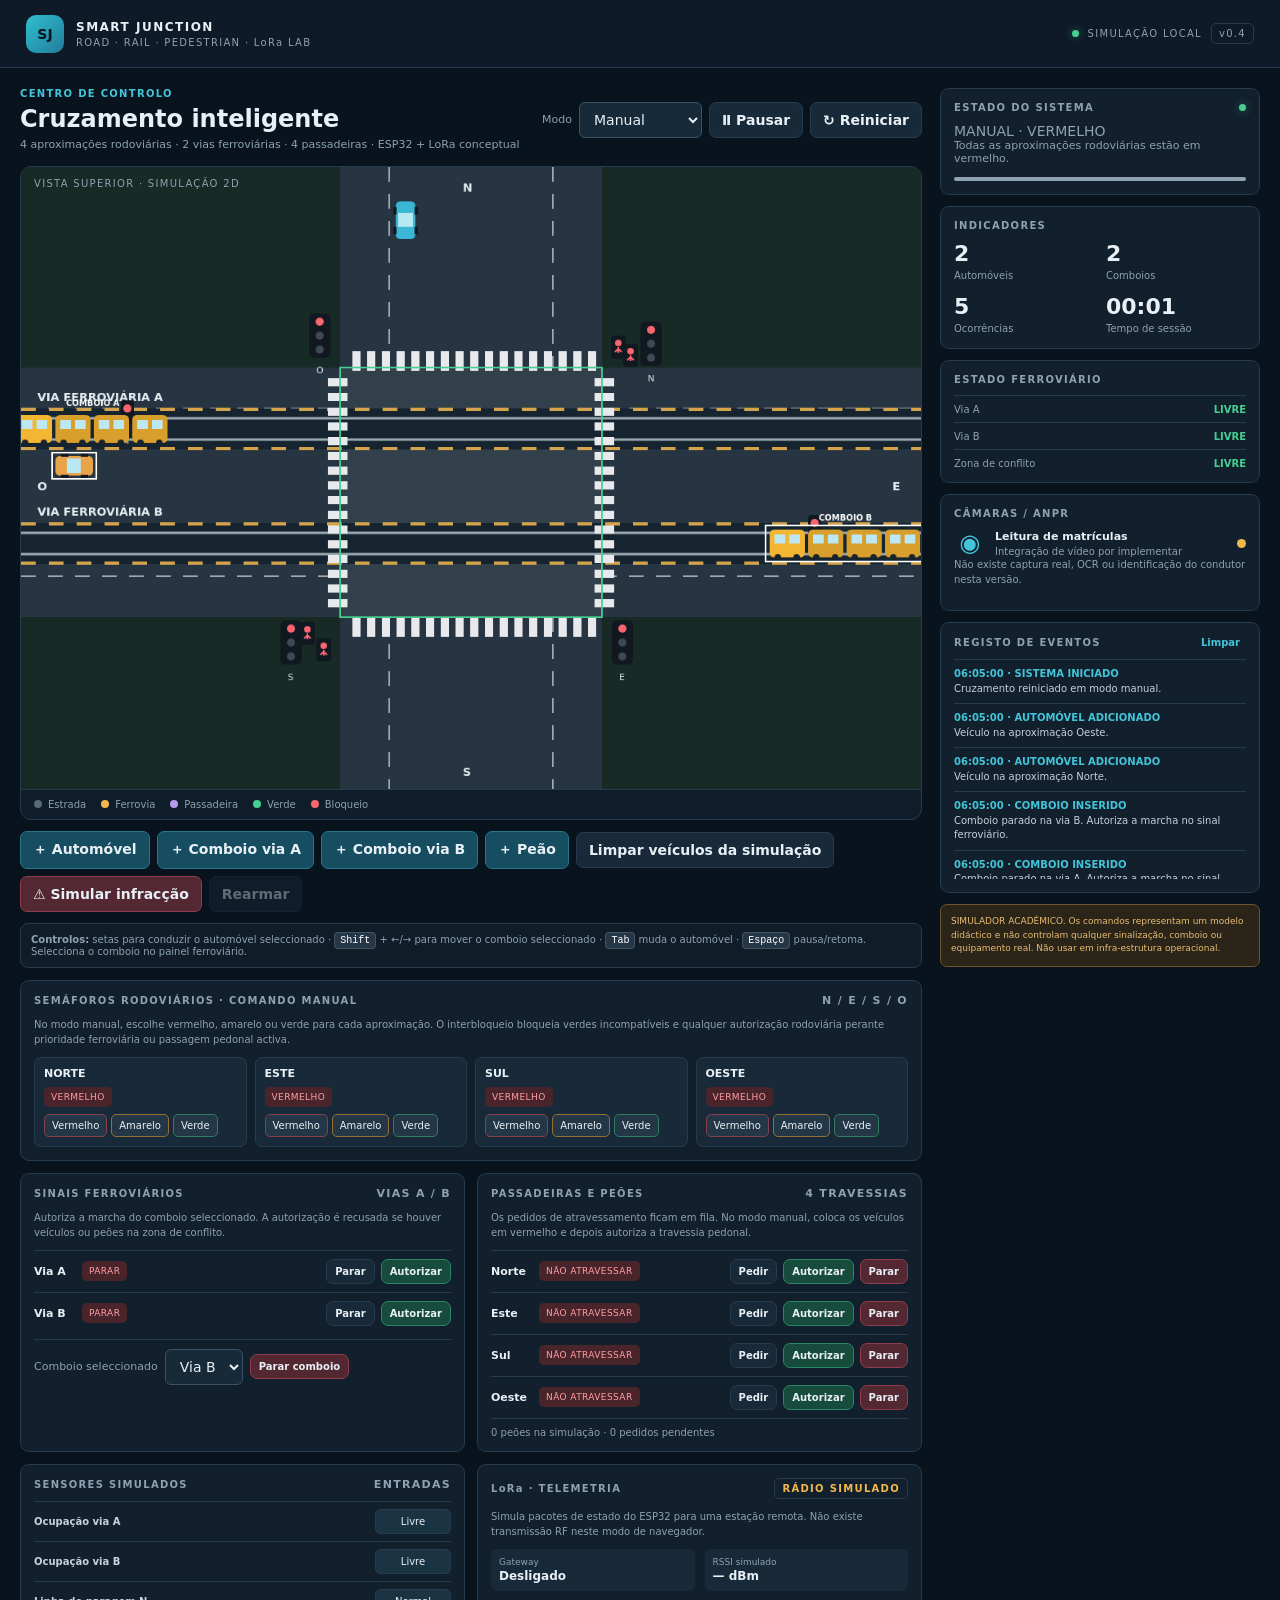
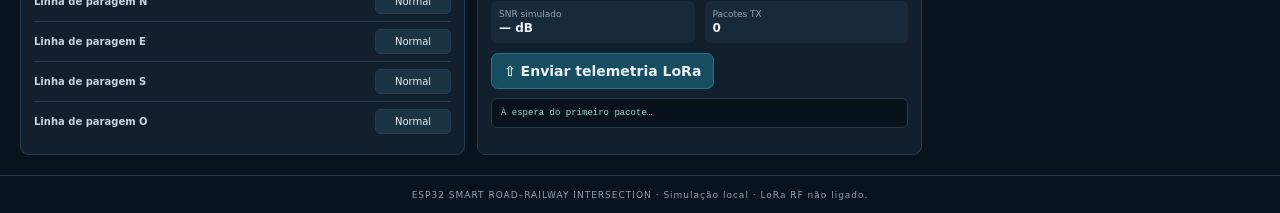
==== commit f9a2458f: "Sync standalone simulator with latest railway interlocks" ====
--- a/simulator/standalone.html
+++ b/simulator/standalone.html
@@ -287,6 +287,11 @@
       return false;
     }
     if (state === 'GO') {
+      const ownTrackOccupied = railSensors[track] || trains.some((train) => train.track === track && train.x > 370 && train.x < 730);
+      if (ownTrackOccupied) {
+        addEvent('MARCHA FERROVIÁRIA RECUSADA', 'A via ' + track + ' está ocupada segundo o sensor/simulador.');
+        return false;
+      }
       if (anyCarInConflict() || isPedWalking() || anyPedInMotion()) {
         addEvent('AUTORIZAÇÃO FERROVIÁRIA RECUSADA', 'A zona de conflito não está livre de veículos/peões.');
         return false;
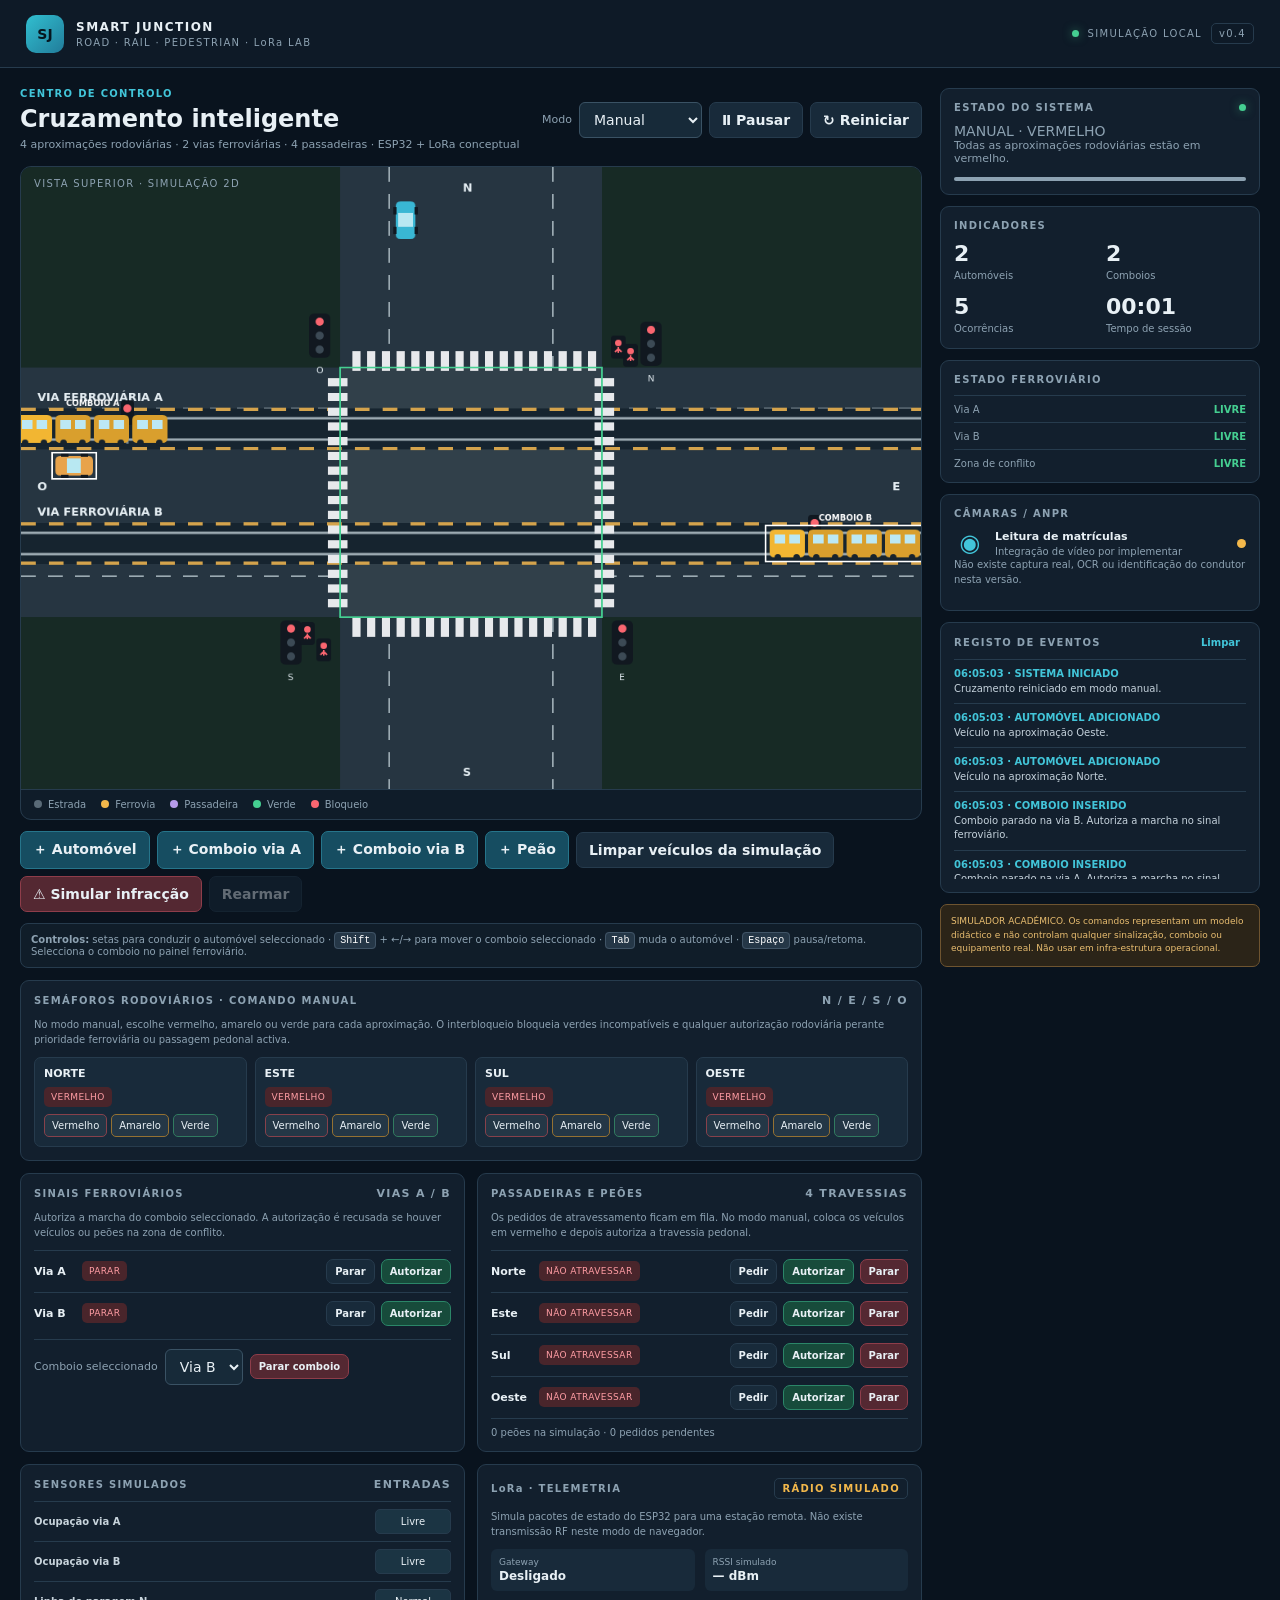
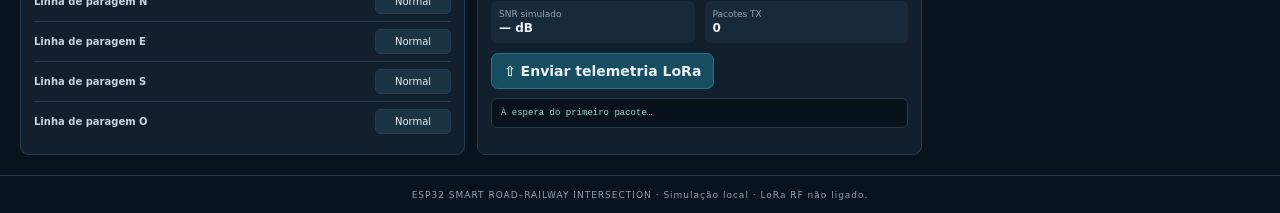
==== commit ab5e1f85: "Refresh single-file simulator with all train signal pedestrian and LoRa controls" ====
--- a/simulator/standalone.html
+++ b/simulator/standalone.html
@@ -287,9 +287,9 @@
       return false;
     }
     if (state === 'GO') {
-      const ownTrackOccupied = railSensors[track] || trains.some((train) => train.track === track && train.x > 370 && train.x < 730);
-      if (ownTrackOccupied) {
-        addEvent('MARCHA FERROVIÁRIA RECUSADA', 'A via ' + track + ' está ocupada segundo o sensor/simulador.');
+      const trainAlreadyInSection = trains.some((train) => train.track === track && train.x > 370 && train.x < 730);
+      if (railSensors[track] && !trainAlreadyInSection) {
+        addEvent('MARCHA FERROVIÁRIA RECUSADA', 'O sensor da via ' + track + ' indica ocupação sem um comboio identificável para libertar a secção.');
         return false;
       }
       if (anyCarInConflict() || isPedWalking() || anyPedInMotion()) {
@@ -410,7 +410,8 @@
     if (!incident) return;
     const trainStillNear = trains.some((train) => train.x > 175 && train.x < 925);
     const sensorStillOccupied = railSensors.A || railSensors.B;
-    if (trainStillNear || sensorStillOccupied || anyCarInConflict() || anyPedInMotion()) {
+    const stopLineStillActive = DIRS.some((direction) => stopSensors[direction]);
+    if (trainStillNear || sensorStillOccupied || stopLineStillActive || anyCarInConflict() || anyPedInMotion()) {
       addEvent('REARME RECUSADO', 'Ainda existe ocupação na zona de conflito ou prioridade ferroviária.');
       setText('status', 'Não é possível rearmar: confirma que a zona está livre e que os sensores estão normalizados.');
       return;
@@ -882,8 +883,11 @@
     $('clearVehicles').addEventListener('click', () => {
       cars = []; pedestrians = []; trains = [];
       railSensors = { A: false, B: false };
+      railSignals = { A: 'STOP', B: 'STOP' };
+      railReadyAt = { A: 0, B: 0 };
       $('sensorA').setAttribute('aria-pressed', 'false'); $('sensorA').textContent = 'Livre'; $('sensorA').classList.remove('on');
       $('sensorB').setAttribute('aria-pressed', 'false'); $('sensorB').textContent = 'Livre'; $('sensorB').classList.remove('on');
+      allRoadRed(); allPedestrianStop();
       updateCounts(); refreshRailPanels(); addEvent('SIMULAÇÃO LIMPA', 'Veículos, comboios, peões e ocupações simuladas removidos.');
     });
     $('violation').addEventListener('click', () => triggerIncident('Infração simulada pelo operador.'));
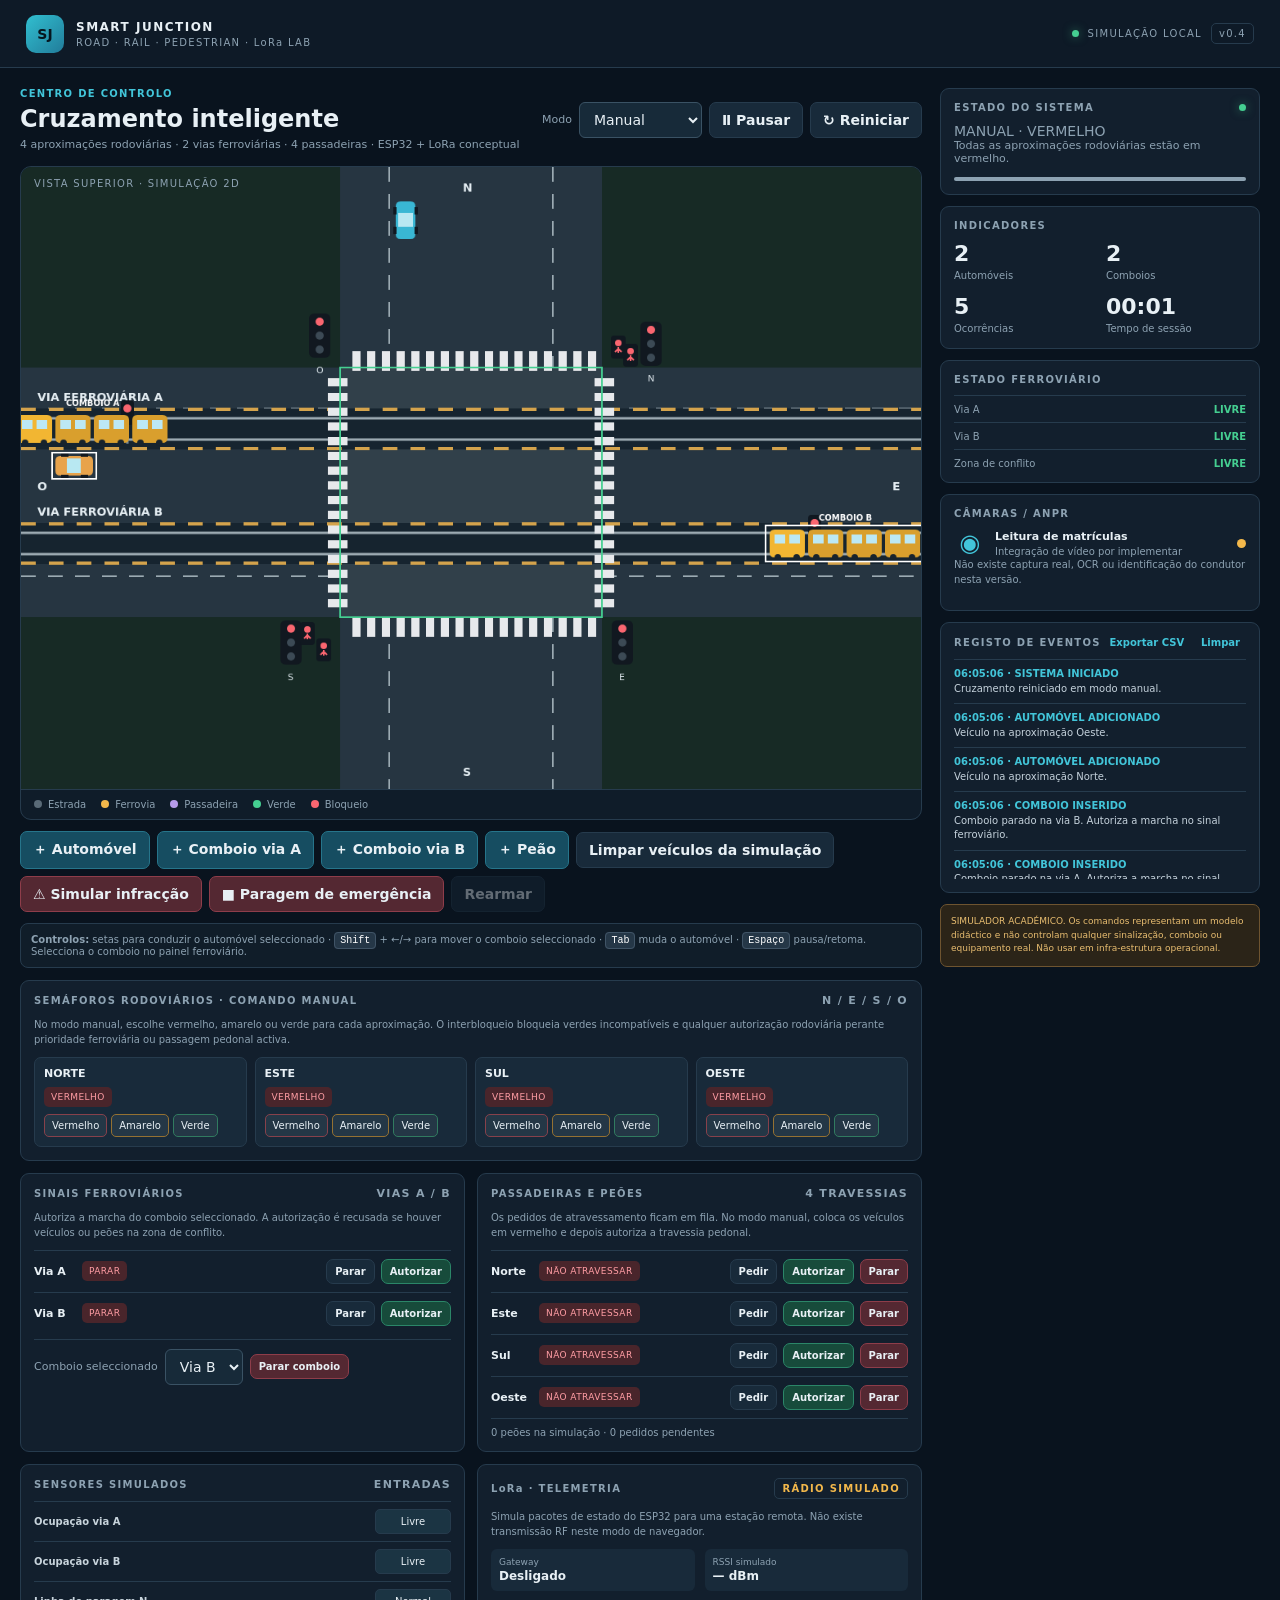
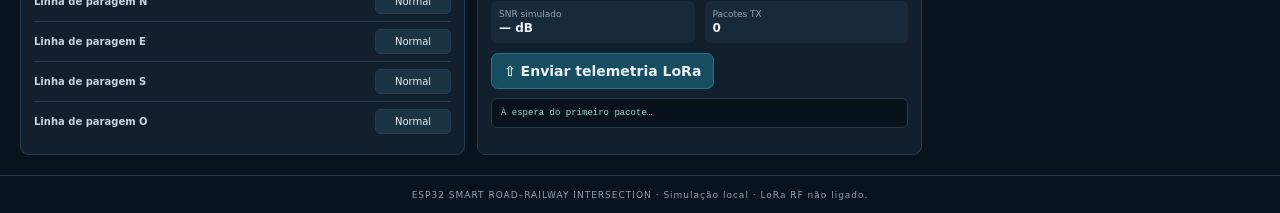
==== commit e2a82907: "Refresh standalone simulator with emergency stop and CSV export" ====
--- a/simulator/standalone.html
+++ b/simulator/standalone.html
@@ -48,6 +48,7 @@
     <button id="addPed" class="button primary" type="button">＋ Peão</button>
     <button id="clearVehicles" class="button secondary" type="button">Limpar veículos da simulação</button>
     <button id="violation" class="button danger" type="button">⚠ Simular infracção</button>
+    <button id="emergencyStop" class="button danger" type="button">■ Paragem de emergência</button>
     <button id="rearmBtn" class="button secondary" type="button" disabled>Rearmar</button>
   </div>
   <div class="keyboard-help"><b>Controlos:</b> setas para conduzir o automóvel seleccionado · <kbd>Shift</kbd> + ←/→ para mover o comboio seleccionado · <kbd>Tab</kbd> muda o automóvel · <kbd>Espaço</kbd> pausa/retoma. Selecciona o comboio no painel ferroviário.</div>
@@ -107,7 +108,7 @@
   <section class="card"><div class="card-title">INDICADORES</div><div class="metric-grid"><div><strong id="carCount">0</strong><small>Automóveis</small></div><div><strong id="trainCount">0</strong><small>Comboios</small></div><div><strong id="eventCount">0</strong><small>Ocorrências</small></div><div><strong id="uptime">00:00</strong><small>Tempo de sessão</small></div></div></section>
   <section class="card"><div class="card-title">ESTADO FERROVIÁRIO</div><div class="sensor-row"><span>Via A</span><b id="railAStatus">LIVRE</b></div><div class="sensor-row"><span>Via B</span><b id="railBStatus">LIVRE</b></div><div class="sensor-row"><span>Zona de conflito</span><b id="conflictStatus">LIVRE</b></div></section>
   <section class="card"><div class="card-title">CÂMARAS / ANPR</div><div class="device"><span class="camera-icon">◉</span><div><b>Leitura de matrículas</b><small>Integração de vídeo por implementar</small></div><span class="lamp amber"></span></div><p class="hint">Não existe captura real, OCR ou identificação do condutor nesta versão.</p></section>
-  <section class="card event-card"><div class="card-title">REGISTO DE EVENTOS <button id="clearLog" class="text-button" type="button">Limpar</button></div><ol id="eventLog" aria-live="polite"><li class="empty">Sem ocorrências nesta sessão.</li></ol></section>
+  <section class="card event-card"><div class="card-title">REGISTO DE EVENTOS <span><button id="exportLog" class="text-button" type="button">Exportar CSV</button> <button id="clearLog" class="text-button" type="button">Limpar</button></span></div><ol id="eventLog" aria-live="polite"><li class="empty">Sem ocorrências nesta sessão.</li></ol></section>
   <div class="disclaimer">SIMULADOR ACADÉMICO. Os comandos representam um modelo didáctico e não controlam qualquer sinalização, comboio ou equipamento real. Não usar em infra-estrutura operacional.</div>
 </aside>
 </main>
@@ -832,6 +833,26 @@
   function updateUptime() {
     const sec = Math.floor((Date.now() - startedAt) / 1000);
     $('uptime').textContent = String(Math.floor(sec / 60)).padStart(2, '0') + ':' + String(sec % 60).padStart(2, '0');
+  }
+
+  function exportEventLog() {
+    if (events.length === 0) {
+      addEvent('EXPORTAÇÃO VAZIA', 'Ainda não existem eventos para exportar.');
+      return;
+    }
+    const quote = (value) => '"' + String(value).replaceAll('"', '""') + '"';
+    const rows = [['hora', 'evento', 'detalhe'], ...events.map((event) => [event.time, event.title, event.detail])];
+    const csv = rows.map((row) => row.map(quote).join(';')).join('\r\n');
+    const blob = new Blob(['\uFEFF' + csv], { type: 'text/csv;charset=utf-8' });
+    const url = URL.createObjectURL(blob);
+    const link = document.createElement('a');
+    link.href = url;
+    link.download = 'smart-junction-events.csv';
+    document.body.append(link);
+    link.click();
+    link.remove();
+    URL.revokeObjectURL(url);
+    addEvent('REGISTO EXPORTADO', 'Ficheiro CSV criado no navegador.');
   }
 
   function transmitLora() {
@@ -891,6 +912,7 @@
       updateCounts(); refreshRailPanels(); addEvent('SIMULAÇÃO LIMPA', 'Veículos, comboios, peões e ocupações simuladas removidos.');
     });
     $('violation').addEventListener('click', () => triggerIncident('Infração simulada pelo operador.'));
+    $('emergencyStop').addEventListener('click', () => triggerIncident('Paragem de emergência accionada pelo operador.'));
     $('rearmBtn').addEventListener('click', rearmIncident);
     $('trainStop').addEventListener('click', () => {
       const train = trains.find((t) => t.track === selectedTrain);
@@ -917,6 +939,7 @@
       }
     });
     $('sendLora').addEventListener('click', transmitLora);
+    $('exportLog').addEventListener('click', exportEventLog);
     $('clearLog').addEventListener('click', () => {
       events = [];
       $('eventCount').textContent = '0';
